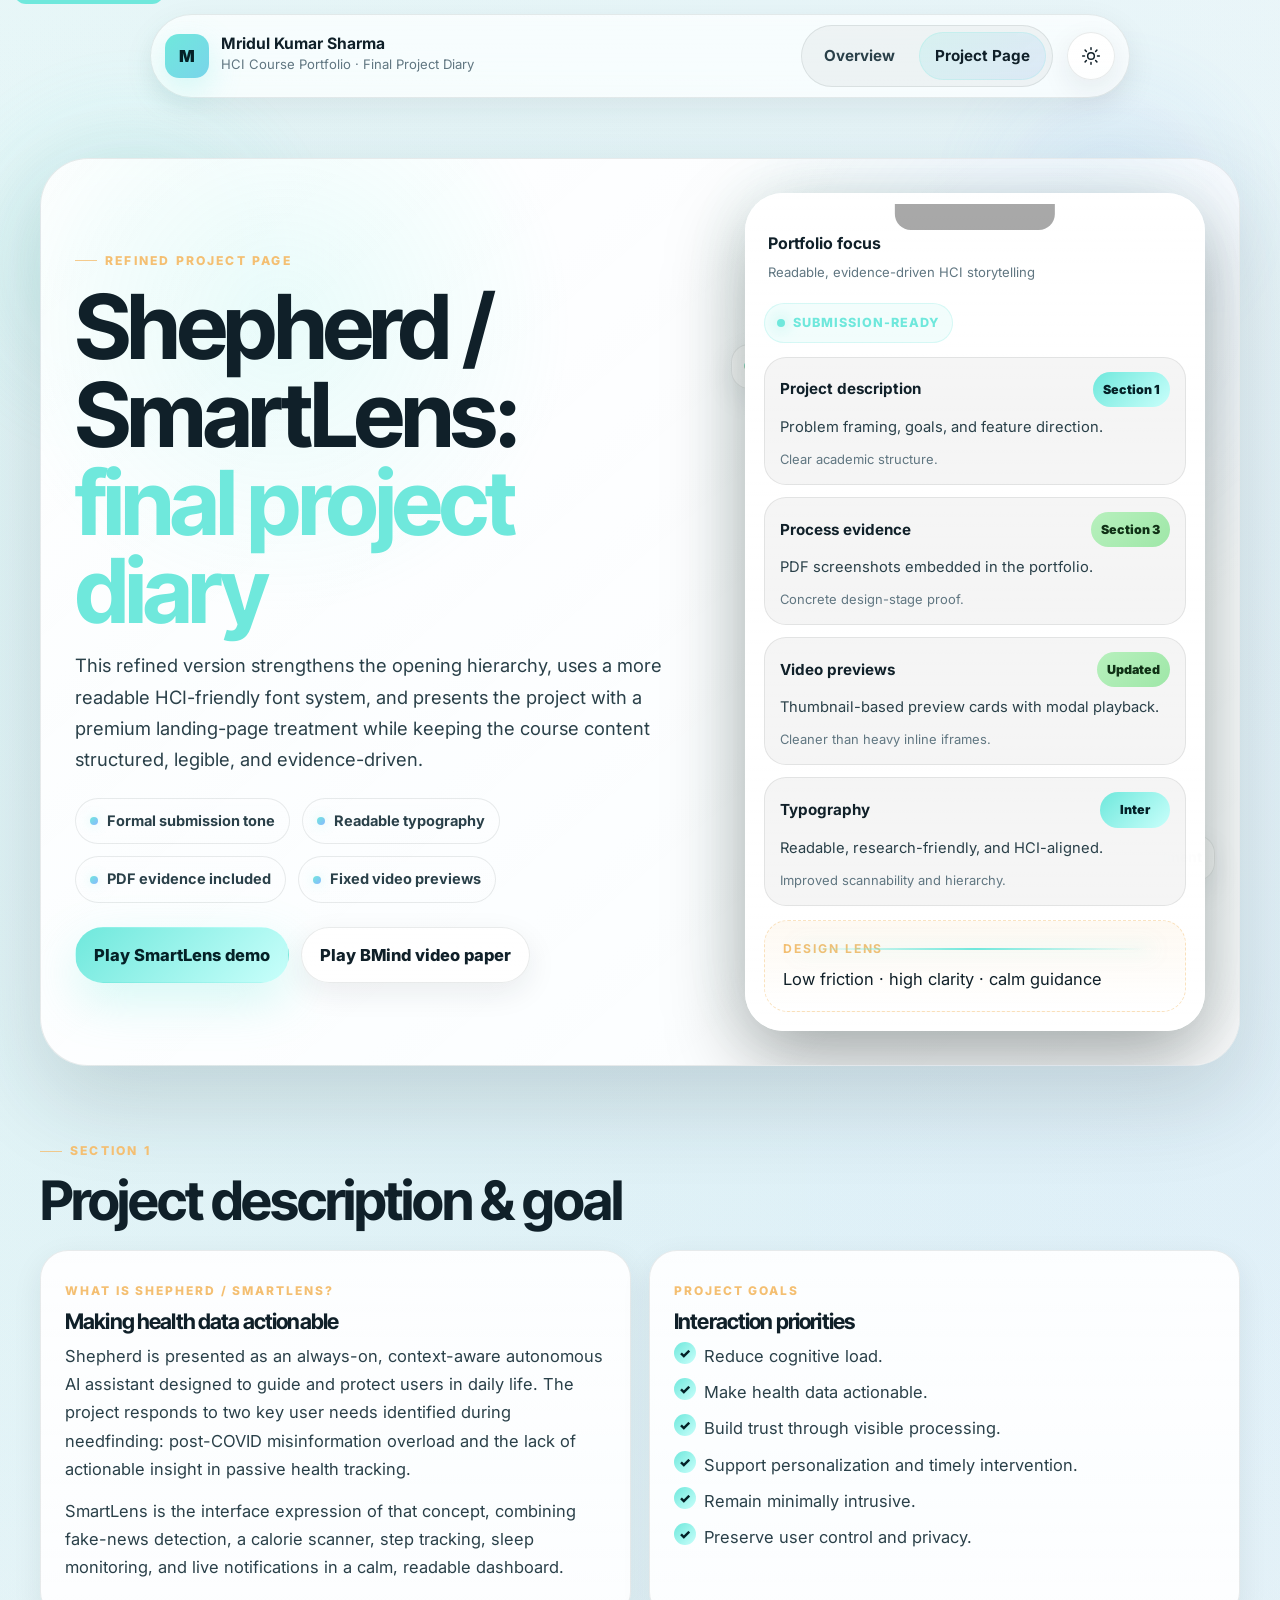
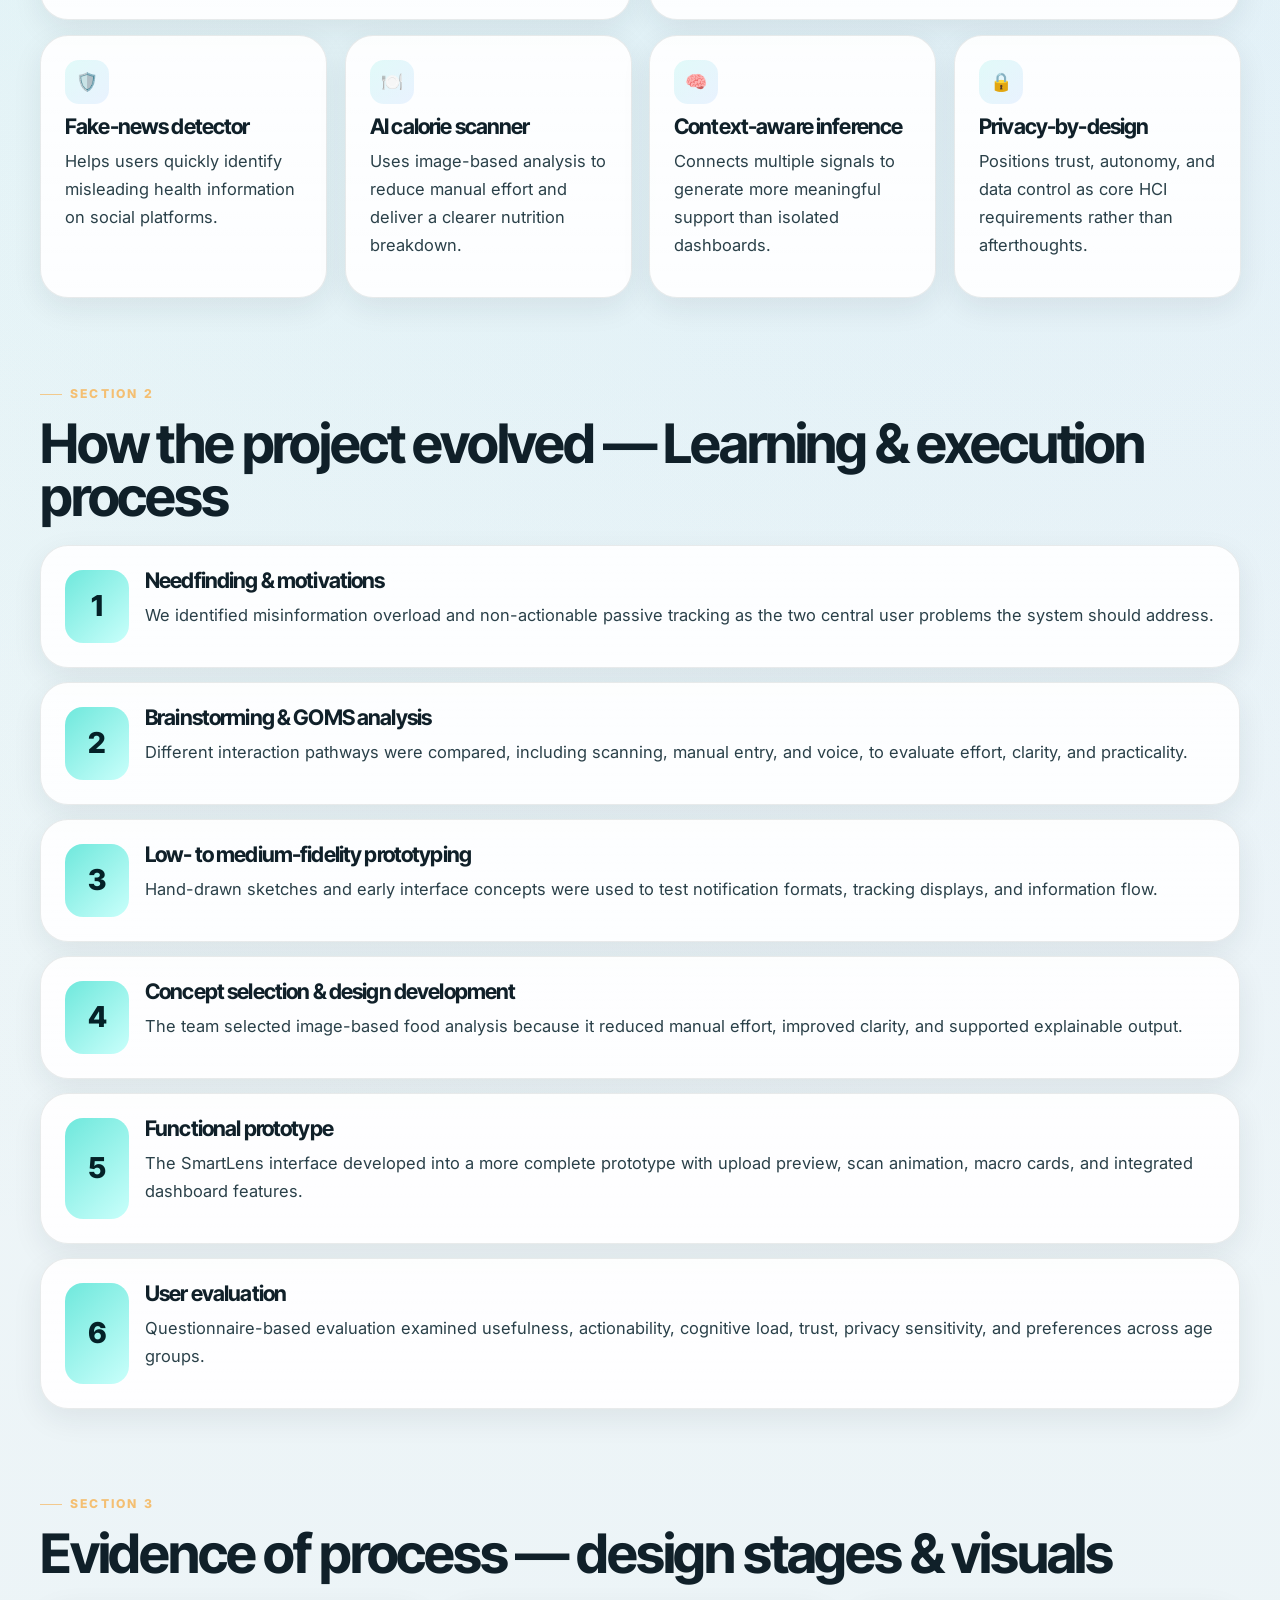
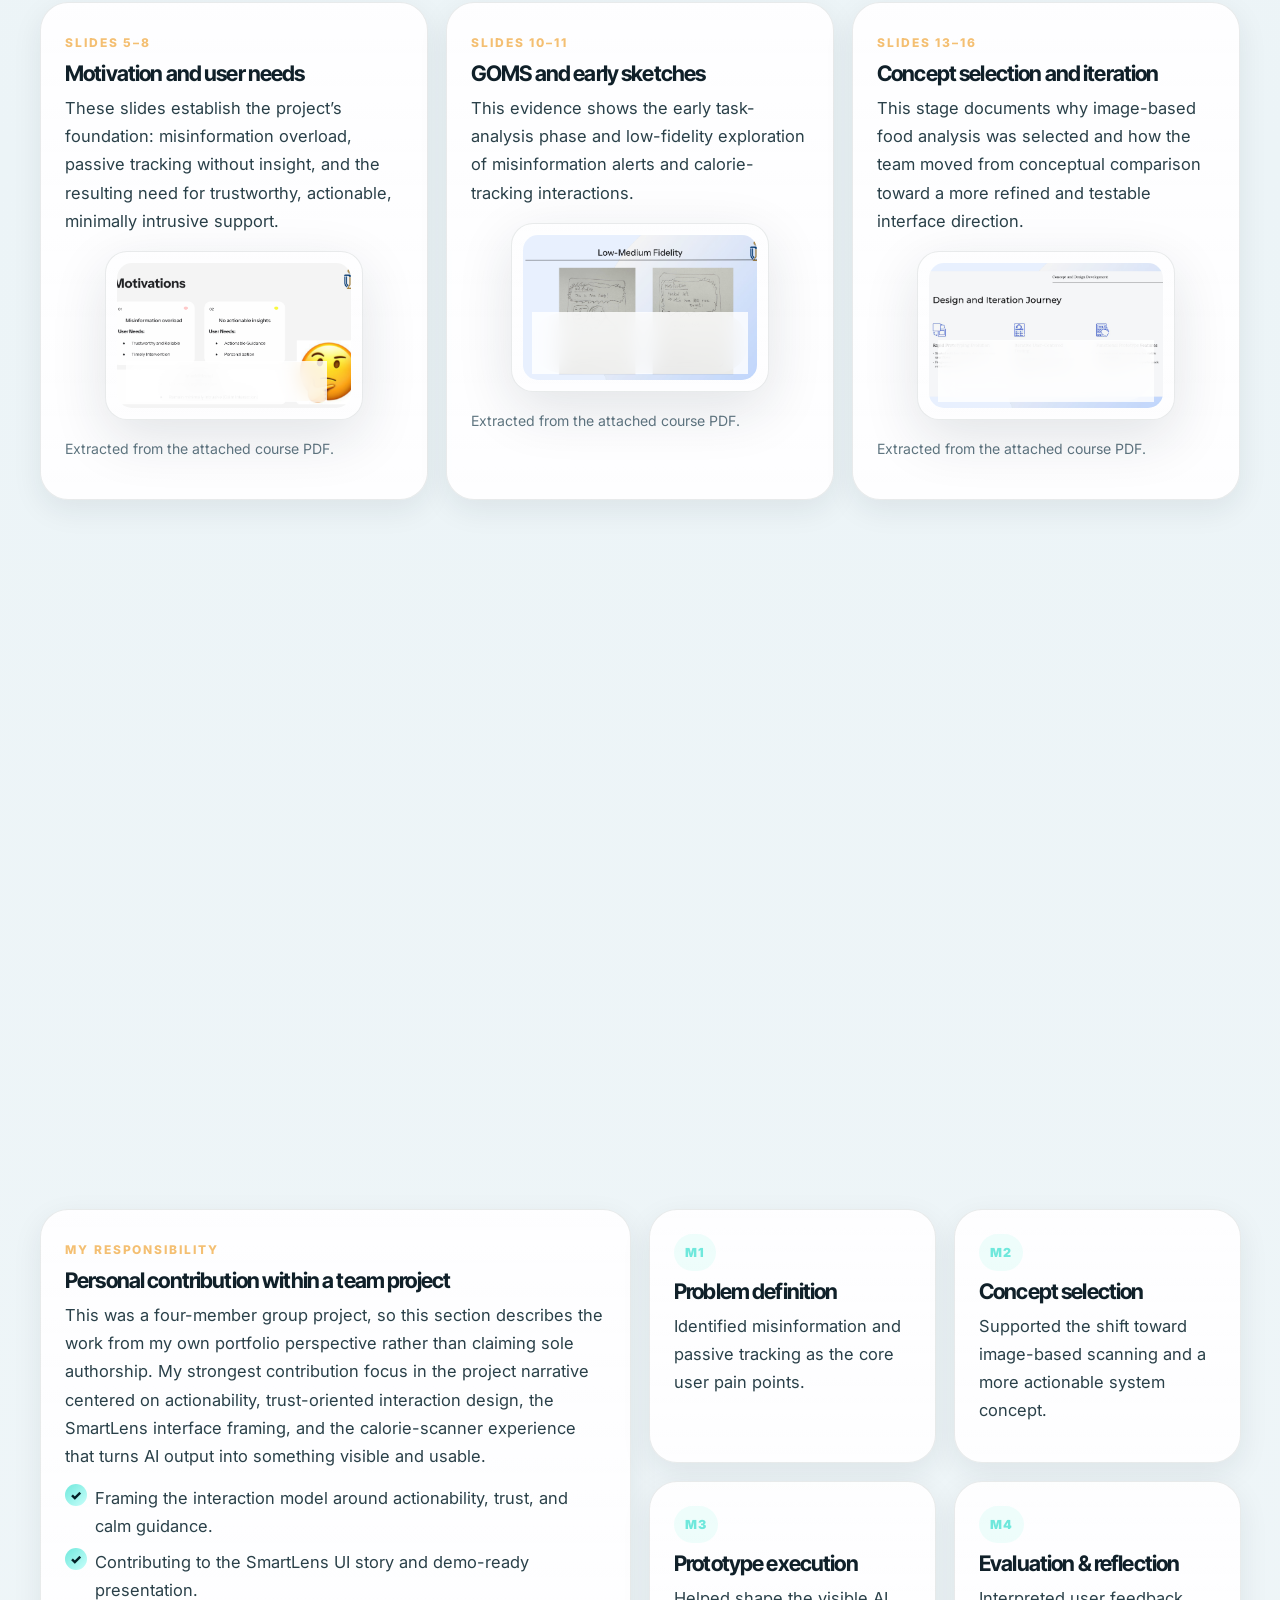
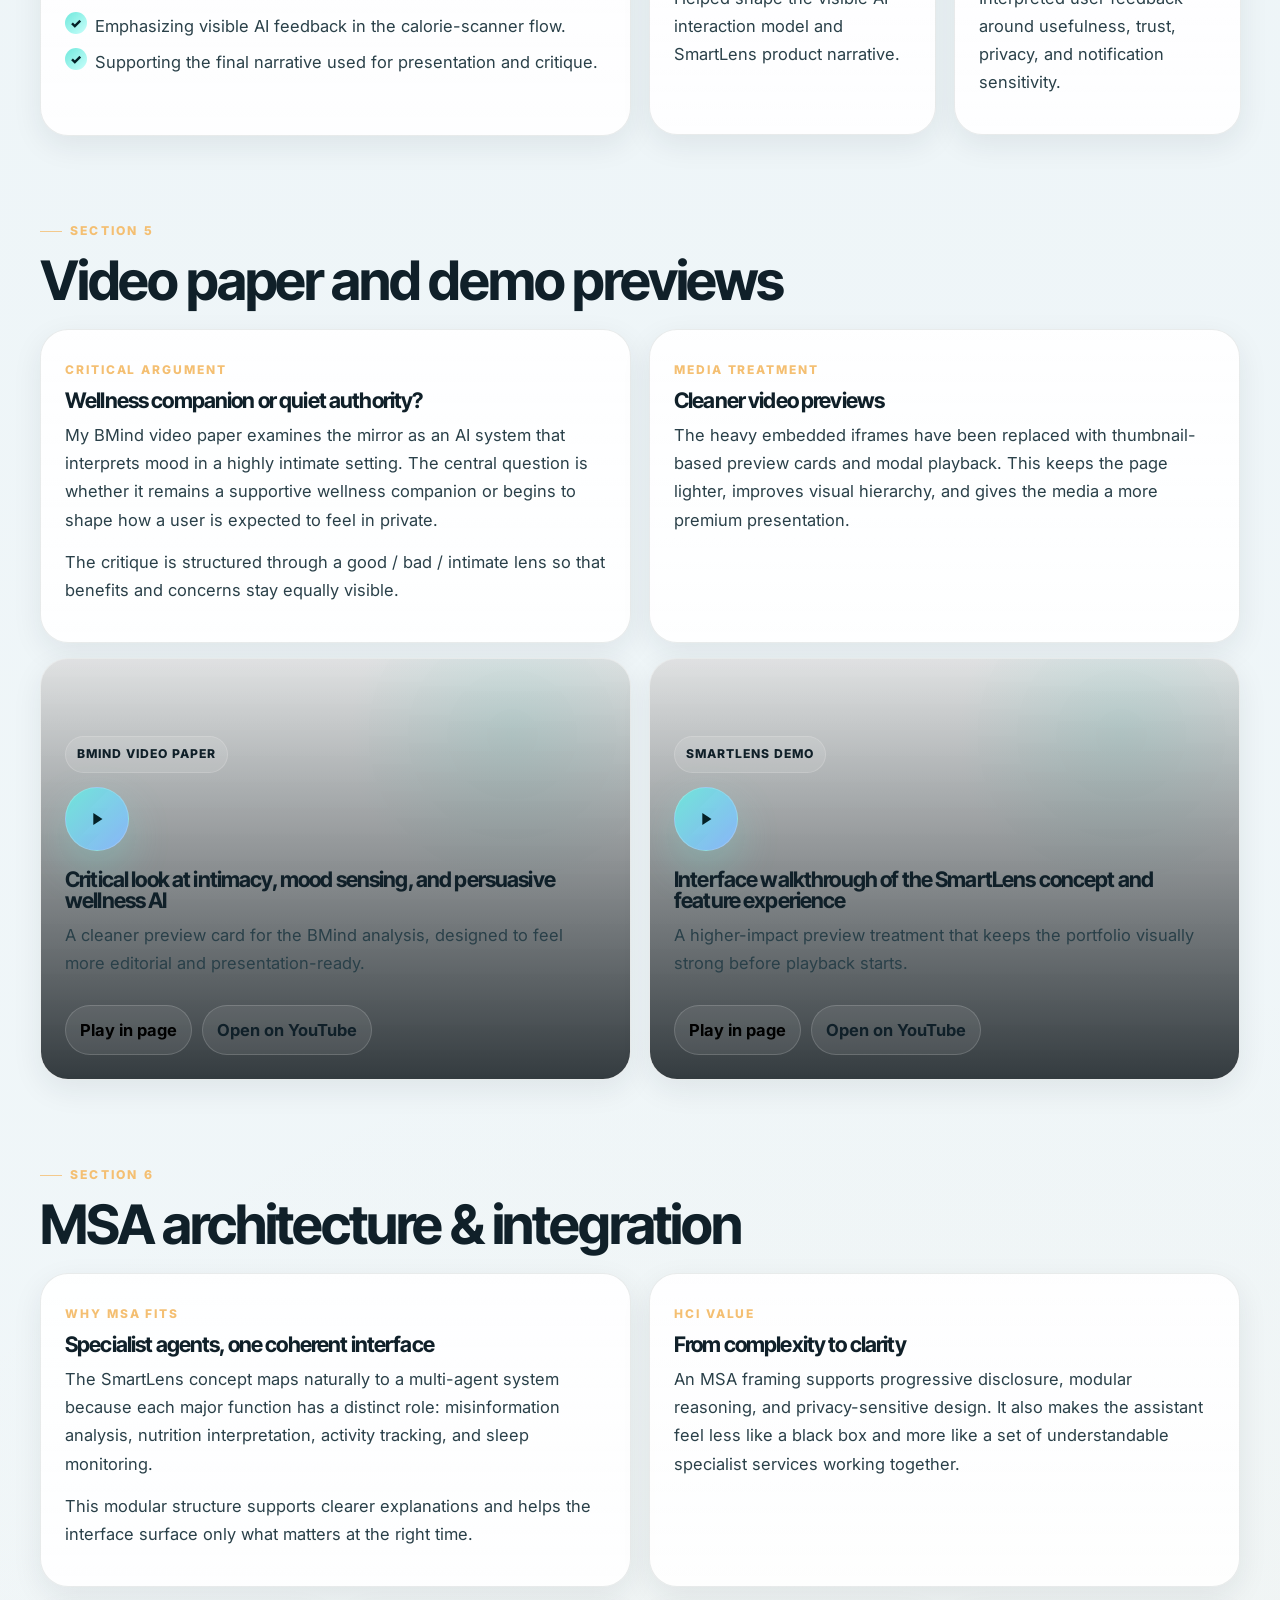
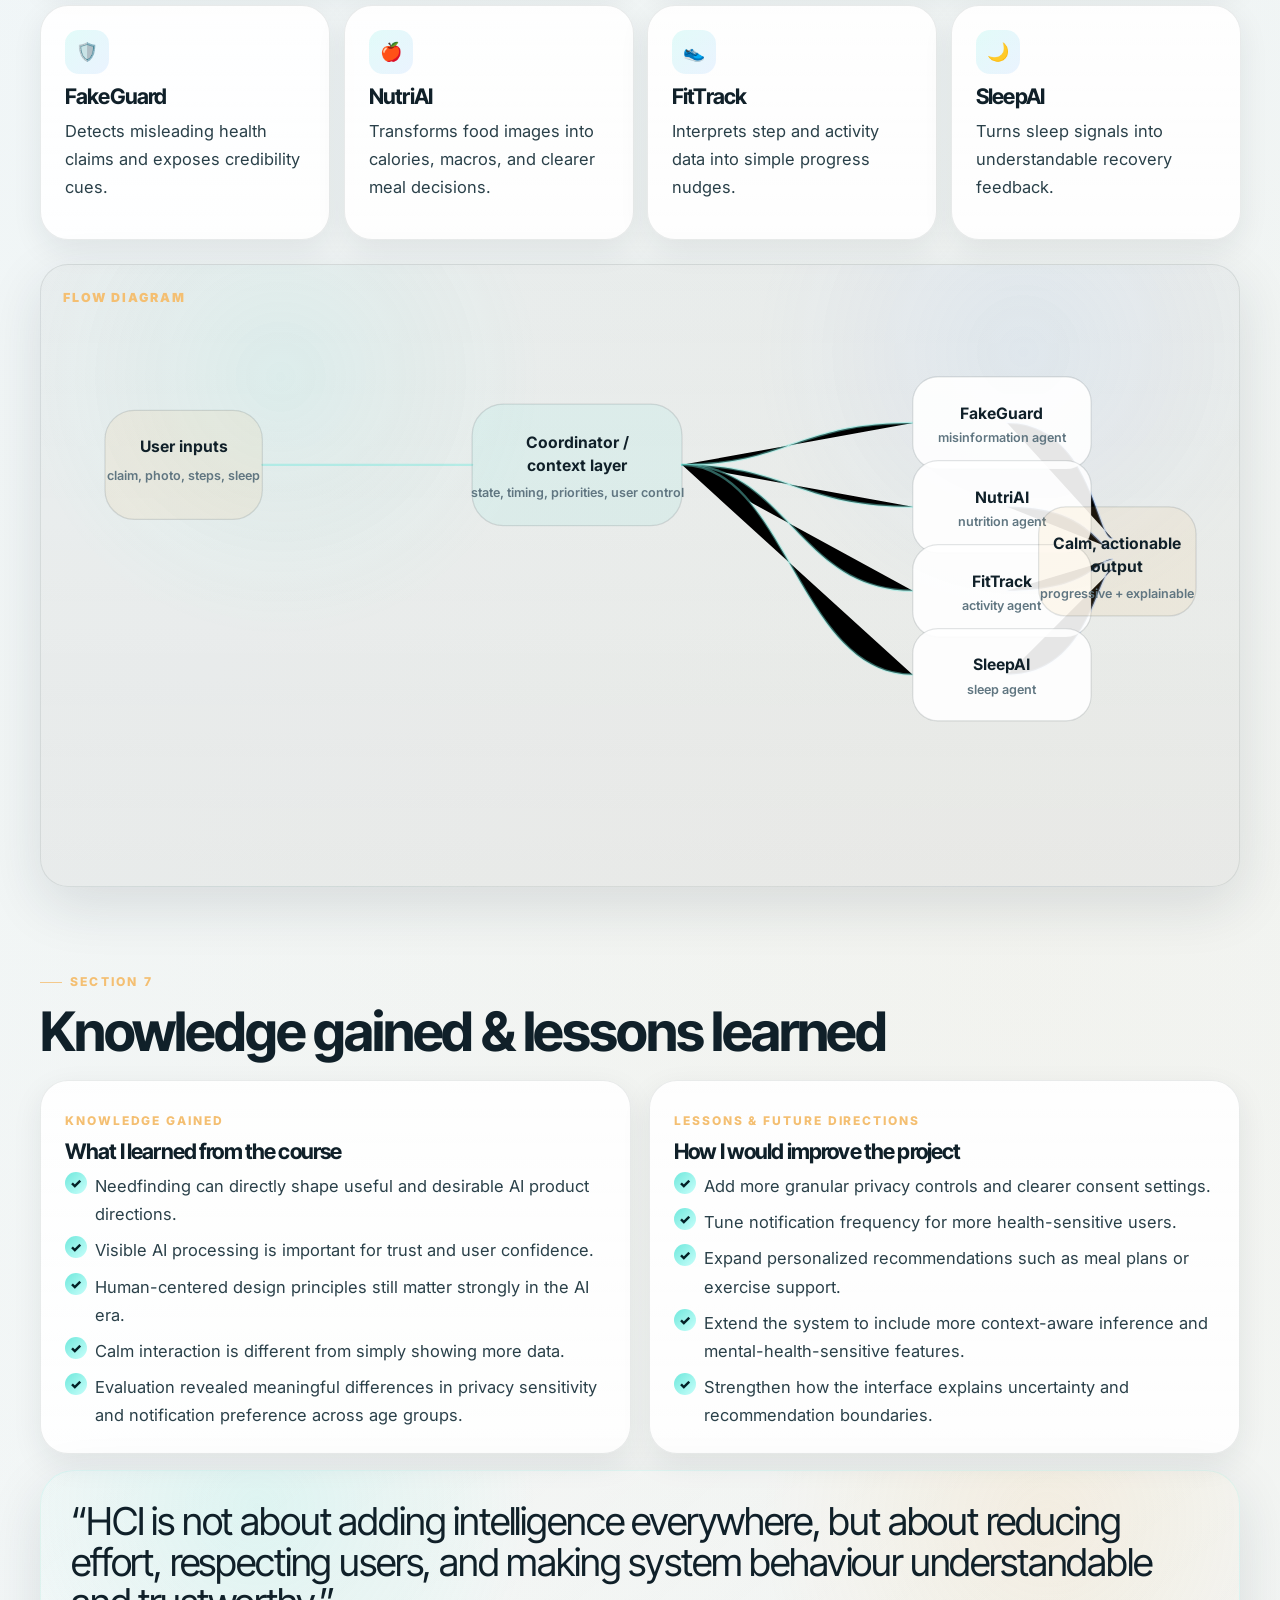
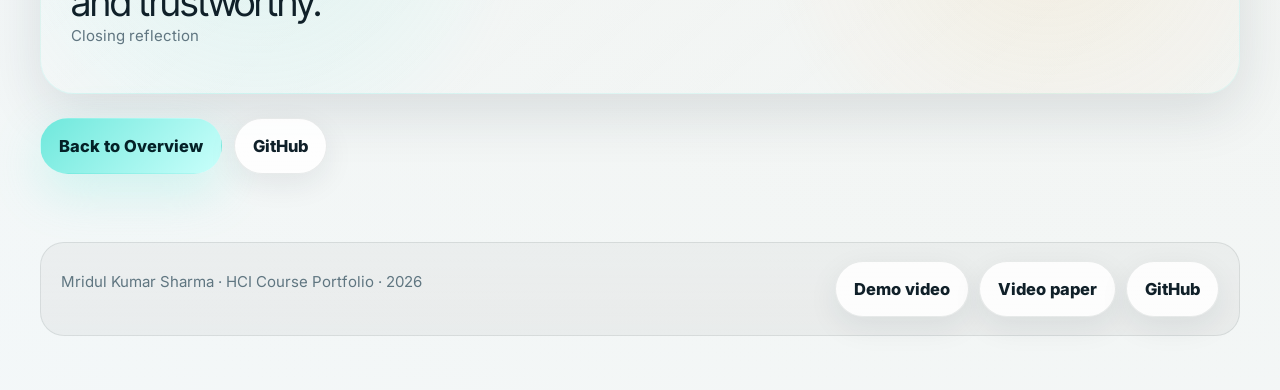
==== project.html @ 3e3b5d7e "added files" ====
<!DOCTYPE html>
<html lang="en" data-theme="dark">
<head>
  <meta charset="UTF-8" />
  <meta name="viewport" content="width=device-width, initial-scale=1.0" />
  <title>Shepherd / SmartLens — Final Project Diary</title>
  <meta name="description" content="Final HCI project diary for Shepherd / SmartLens, including refined visual hierarchy, extracted PDF evidence, upgraded video previews, MSA integration, and reflection." />
  <link rel="stylesheet" href="styles.css" />
</head>
<body>
  <a class="skip-link" href="#main">Skip to content</a>
  <header class="site-header">
    <div class="nav-shell">
      <nav class="navbar" aria-label="Primary">
        <a class="brand" href="index.html" aria-label="Go to overview page">
          <span class="brand-mark" aria-hidden="true">M</span>
          <span class="brand-text">
            <strong>Mridul Kumar Sharma</strong>
            <span>HCI Course Portfolio · Final Project Diary</span>
          </span>
        </a>
        <div class="nav-links">
          <a href="index.html">Overview</a>
          <a class="active" href="project.html" aria-current="page">Project Page</a>
        </div>
        <button class="theme-toggle" type="button" aria-label="Toggle theme" title="Toggle light and dark mode">
          <svg viewBox="0 0 24 24" aria-hidden="true"><path d="M20 15.5A8.5 8.5 0 0 1 8.5 4a9 9 0 1 0 11.5 11.5Z"></path></svg>
        </button>
      </nav>
    </div>
  </header>

  <main id="main">
    <section class="hero">
      <div class="hero-ambient" aria-hidden="true">
        <div class="orb one"></div>
        <div class="orb two"></div>
        <div class="orb three"></div>
      </div>
      <div class="container">
        <div class="award-panel reveal">
          <div class="hero-grid">
            <div class="hero-copy">
              <div class="eyebrow">Refined Project Page</div>
              <h1>Shepherd / SmartLens: <span class="accent">final project diary</span></h1>
              <div class="spacer-16"></div>
              <p class="lead">This refined version strengthens the opening hierarchy, uses a more readable HCI-friendly font system, and presents the project with a premium landing-page treatment while keeping the course content structured, legible, and evidence-driven.</p>
              <div class="hero-meta" aria-label="Highlights">
                <span class="meta-pill">Formal submission tone</span>
                <span class="meta-pill">Readable typography</span>
                <span class="meta-pill">PDF evidence included</span>
                <span class="meta-pill">Fixed video previews</span>
              </div>
              <div class="btn-row">
                <button class="btn btn-primary" type="button" data-video-open="GWiHdHpN7lo" data-video-title="SmartLens demo">Play SmartLens demo</button>
                <button class="btn btn-secondary" type="button" data-video-open="E6nw4WtdHk4" data-video-title="BMind video paper">Play BMind video paper</button>
              </div>
            </div>
            <div class="hero-side" aria-hidden="true">
              <div class="hero-card-stack">
                <div class="spot-card"></div>
                <div class="float-chip c1">Stronger opening hierarchy</div>
                <div class="float-chip c2">Improved media treatment</div>
                <div class="device-frame">
                  <div class="device-header">
                    <div class="device-title"><strong>Portfolio focus</strong><span>Readable, evidence-driven HCI storytelling</span></div>
                    <div class="signal"><span></span><span></span><span></span></div>
                  </div>
                  <div class="live-ribbon">Submission-ready</div>
                  <div class="device-stack">
                    <article class="notify"><div class="notify-top"><strong>Project description</strong><span class="pill pill-teal">Section 1</span></div><p>Problem framing, goals, and feature direction.</p><div class="notify-meta">Clear academic structure.</div></article>
                    <article class="notify"><div class="notify-top"><strong>Process evidence</strong><span class="pill pill-good">Section 3</span></div><p>PDF screenshots embedded in the portfolio.</p><div class="notify-meta">Concrete design-stage proof.</div></article>
                    <article class="notify"><div class="notify-top"><strong>Video previews</strong><span class="pill pill-good">Updated</span></div><p>Thumbnail-based preview cards with modal playback.</p><div class="notify-meta">Cleaner than heavy inline iframes.</div></article>
                    <article class="notify"><div class="notify-top"><strong>Typography</strong><span class="pill pill-teal">Inter</span></div><p>Readable, research-friendly, and HCI-aligned.</p><div class="notify-meta">Improved scannability and hierarchy.</div></article>
                  </div>
                  <div class="scanner-panel"><div class="scan-line"></div><strong>Design Lens</strong><span>Low friction · high clarity · calm guidance</span></div>
                </div>
              </div>
            </div>
          </div>
        </div>
      </div>
    </section>

    <section id="project">
      <div class="container">
        <div class="section-head reveal"><div class="eyebrow">Section 1</div><h2 class="section-title">Project description &amp; goal</h2></div>
        <div class="g2">
          <article class="card reveal"><span class="card-kicker">What is Shepherd / SmartLens?</span><h3>Making health data actionable</h3><p>Shepherd is presented as an always-on, context-aware autonomous AI assistant designed to guide and protect users in daily life. The project responds to two key user needs identified during needfinding: post-COVID misinformation overload and the lack of actionable insight in passive health tracking.</p><p>SmartLens is the interface expression of that concept, combining fake-news detection, a calorie scanner, step tracking, sleep monitoring, and live notifications in a calm, readable dashboard.</p></article>
          <article class="card reveal"><span class="card-kicker">Project goals</span><h3>Interaction priorities</h3><ul class="checklist"><li>Reduce cognitive load.</li><li>Make health data actionable.</li><li>Build trust through visible processing.</li><li>Support personalization and timely intervention.</li><li>Remain minimally intrusive.</li><li>Preserve user control and privacy.</li></ul></article>
        </div>
        <div class="spacer-16"></div>
        <div class="g4">
          <article class="feature-card reveal"><div class="feature-icon" aria-hidden="true">🛡️</div><h3>Fake-news detector</h3><p>Helps users quickly identify misleading health information on social platforms.</p></article>
          <article class="feature-card reveal"><div class="feature-icon" aria-hidden="true">🍽️</div><h3>AI calorie scanner</h3><p>Uses image-based analysis to reduce manual effort and deliver a clearer nutrition breakdown.</p></article>
          <article class="feature-card reveal"><div class="feature-icon" aria-hidden="true">🧠</div><h3>Context-aware inference</h3><p>Connects multiple signals to generate more meaningful support than isolated dashboards.</p></article>
          <article class="feature-card reveal"><div class="feature-icon" aria-hidden="true">🔒</div><h3>Privacy-by-design</h3><p>Positions trust, autonomy, and data control as core HCI requirements rather than afterthoughts.</p></article>
        </div>
      </div>
    </section>

    <section id="diary">
      <div class="container">
        <div class="section-head reveal"><div class="eyebrow">Section 2</div><h2 class="section-title">How the project evolved — Learning &amp; execution process</h2></div>
        <div class="timeline">
          <article class="timeline-item reveal"><div class="timeline-num">1</div><div><h3>Needfinding &amp; motivations</h3><p>We identified misinformation overload and non-actionable passive tracking as the two central user problems the system should address.</p></div></article>
          <article class="timeline-item reveal"><div class="timeline-num">2</div><div><h3>Brainstorming &amp; GOMS analysis</h3><p>Different interaction pathways were compared, including scanning, manual entry, and voice, to evaluate effort, clarity, and practicality.</p></div></article>
          <article class="timeline-item reveal"><div class="timeline-num">3</div><div><h3>Low- to medium-fidelity prototyping</h3><p>Hand-drawn sketches and early interface concepts were used to test notification formats, tracking displays, and information flow.</p></div></article>
          <article class="timeline-item reveal"><div class="timeline-num">4</div><div><h3>Concept selection &amp; design development</h3><p>The team selected image-based food analysis because it reduced manual effort, improved clarity, and supported explainable output.</p></div></article>
          <article class="timeline-item reveal"><div class="timeline-num">5</div><div><h3>Functional prototype</h3><p>The SmartLens interface developed into a more complete prototype with upload preview, scan animation, macro cards, and integrated dashboard features.</p></div></article>
          <article class="timeline-item reveal"><div class="timeline-num">6</div><div><h3>User evaluation</h3><p>Questionnaire-based evaluation examined usefulness, actionability, cognitive load, trust, privacy sensitivity, and preferences across age groups.</p></div></article>
        </div>
      </div>
    </section>

    <section id="evidence">
      <div class="container">
        <div class="section-head reveal"><div class="eyebrow">Section 3</div><h2 class="section-title">Evidence of process — design stages &amp; visuals</h2></div>
        <div class="g3">
          <article class="card reveal"><span class="card-kicker">Slides 5–8</span><h3>Motivation and user needs</h3><p>These slides establish the project’s foundation: misinformation overload, passive tracking without insight, and the resulting need for trustworthy, actionable, minimally intrusive support.</p><figure class="evidence-shot"><img src="evidence-01-motivation.png" alt="Motivation and user-needs slide extracted from the Shepherd project PDF."><figcaption>Motivation and user needs</figcaption></figure><p class="evidence-note">Extracted from the attached course PDF.</p></article>
          <article class="card reveal"><span class="card-kicker">Slides 10–11</span><h3>GOMS and early sketches</h3><p>This evidence shows the early task-analysis phase and low-fidelity exploration of misinformation alerts and calorie-tracking interactions.</p><figure class="evidence-shot"><img src="evidence-02-sketches.png" alt="GOMS and early hand-drawn sketch slides extracted from the Shepherd project PDF."><figcaption>GOMS + low-fidelity sketches</figcaption></figure><p class="evidence-note">Extracted from the attached course PDF.</p></article>
          <article class="card reveal"><span class="card-kicker">Slides 13–16</span><h3>Concept selection and iteration</h3><p>This stage documents why image-based food analysis was selected and how the team moved from conceptual comparison toward a more refined and testable interface direction.</p><figure class="evidence-shot"><img src="evidence-03-iteration.png" alt="Design iteration and concept-development slide extracted from the Shepherd project PDF."><figcaption>Concept selection + iteration</figcaption></figure><p class="evidence-note">Extracted from the attached course PDF.</p></article>
          <article class="card reveal"><span class="card-kicker">Slides 17–19</span><h3>Calorie scanner interaction</h3><p>This screenshot captures the visible AI-processing approach: upload preview, scanning feedback, macro cards, and progressive disclosure to make the system legible.</p><figure class="evidence-shot"><img src="evidence-04-scanner.png" alt="Calorie scanner interface slide extracted from the Shepherd project PDF."><figcaption>Scanner flow + visible AI feedback</figcaption></figure><p class="evidence-note">Extracted from the attached course PDF.</p></article>
          <article class="card reveal"><span class="card-kicker">Slide 20</span><h3>Integrated SmartLens dashboard</h3><p>This is the strongest full-system visual in the deck, showing FakeGuard, NutriAI, FitTrack, SleepAI, live notifications, and the calorie scanner in one interface.</p><figure class="evidence-shot"><img src="evidence-05-dashboard.png" alt="Integrated SmartLens dashboard slide extracted from the Shepherd project PDF."><figcaption>Integrated SmartLens dashboard</figcaption></figure><p class="evidence-note">Extracted from the attached course PDF.</p></article>
          <article class="card reveal"><span class="card-kicker">Slides 34–38</span><h3>Evaluation and findings</h3><p>This stage demonstrates questionnaire design, feedback summaries, and what users found useful, actionable, and trustworthy across different ages.</p><figure class="evidence-shot"><img src="evidence-06-evaluation.png" alt="Evaluation summary slide extracted from the Shepherd project PDF."><figcaption>Evaluation summary and findings</figcaption></figure><p class="evidence-note">Extracted from the attached course PDF.</p></article>
        </div>
      </div>
    </section>

    <section id="responsibility">
      <div class="container">
        <div class="section-head reveal"><div class="eyebrow">Section 4</div><h2 class="section-title">My responsibility and milestone achievements</h2></div>
        <div class="g2">
          <article class="card reveal"><span class="card-kicker">My responsibility</span><h3>Personal contribution within a team project</h3><p>This was a four-member group project, so this section describes the work from my own portfolio perspective rather than claiming sole authorship. My strongest contribution focus in the project narrative centered on actionability, trust-oriented interaction design, the SmartLens interface framing, and the calorie-scanner experience that turns AI output into something visible and usable.</p><ul class="checklist"><li>Framing the interaction model around actionability, trust, and calm guidance.</li><li>Contributing to the SmartLens UI story and demo-ready presentation.</li><li>Emphasizing visible AI feedback in the calorie-scanner flow.</li><li>Supporting the final narrative used for presentation and critique.</li></ul></article>
          <div class="g2">
            <article class="card reveal"><span class="milestone-tag">M1</span><h3>Problem definition</h3><p>Identified misinformation and passive tracking as the core user pain points.</p></article>
            <article class="card reveal"><span class="milestone-tag">M2</span><h3>Concept selection</h3><p>Supported the shift toward image-based scanning and a more actionable system concept.</p></article>
            <article class="card reveal"><span class="milestone-tag">M3</span><h3>Prototype execution</h3><p>Helped shape the visible AI interaction model and SmartLens product narrative.</p></article>
            <article class="card reveal"><span class="milestone-tag">M4</span><h3>Evaluation &amp; reflection</h3><p>Interpreted user feedback around usefulness, trust, privacy, and notification sensitivity.</p></article>
          </div>
        </div>
      </div>
    </section>

    <section id="video-paper">
      <div class="container">
        <div class="section-head reveal"><div class="eyebrow">Section 5</div><h2 class="section-title">Video paper and demo previews</h2></div>
        <div class="g2">
          <article class="card reveal"><span class="card-kicker">Critical argument</span><h3>Wellness companion or quiet authority?</h3><p>My BMind video paper examines the mirror as an AI system that interprets mood in a highly intimate setting. The central question is whether it remains a supportive wellness companion or begins to shape how a user is expected to feel in private.</p><p>The critique is structured through a good / bad / intimate lens so that benefits and concerns stay equally visible.</p></article>
          <article class="card reveal"><span class="card-kicker">Media treatment</span><h3>Cleaner video previews</h3><p>The heavy embedded iframes have been replaced with thumbnail-based preview cards and modal playback. This keeps the page lighter, improves visual hierarchy, and gives the media a more premium presentation.</p></article>
        </div>
        <div class="spacer-16"></div>
        <div class="video-grid">
          <article class="card video-preview reveal">
            <div class="video-cover" style="background-image:url('https://img.youtube.com/vi/E6nw4WtdHk4/maxresdefault.jpg'), url('https://img.youtube.com/vi/E6nw4WtdHk4/hqdefault.jpg');">
              <div class="video-topline">BMind video paper</div>
              <button class="play-btn" type="button" data-video-open="E6nw4WtdHk4" data-video-title="BMind video paper" aria-label="Play BMind video paper">
                <svg viewBox="0 0 24 24" aria-hidden="true"><path d="M8 5.5v13l10-6.5z"></path></svg>
              </button>
              <h3>Critical look at intimacy, mood sensing, and persuasive wellness AI</h3>
              <p>A cleaner preview card for the BMind analysis, designed to feel more editorial and presentation-ready.</p>
              <div class="video-actions">
                <button class="video-action" type="button" data-video-open="E6nw4WtdHk4" data-video-title="BMind video paper">Play in page</button>
                <a class="video-action" href="https://youtu.be/E6nw4WtdHk4" target="_blank" rel="noopener">Open on YouTube</a>
              </div>
            </div>
          </article>
          <article class="card video-preview reveal">
            <div class="video-cover" style="background-image:url('https://img.youtube.com/vi/GWiHdHpN7lo/maxresdefault.jpg'), url('https://img.youtube.com/vi/GWiHdHpN7lo/hqdefault.jpg');">
              <div class="video-topline">SmartLens demo</div>
              <button class="play-btn" type="button" data-video-open="GWiHdHpN7lo" data-video-title="SmartLens demo" aria-label="Play SmartLens demo">
                <svg viewBox="0 0 24 24" aria-hidden="true"><path d="M8 5.5v13l10-6.5z"></path></svg>
              </button>
              <h3>Interface walkthrough of the SmartLens concept and feature experience</h3>
              <p>A higher-impact preview treatment that keeps the portfolio visually strong before playback starts.</p>
              <div class="video-actions">
                <button class="video-action" type="button" data-video-open="GWiHdHpN7lo" data-video-title="SmartLens demo">Play in page</button>
                <a class="video-action" href="https://youtu.be/GWiHdHpN7lo" target="_blank" rel="noopener">Open on YouTube</a>
              </div>
            </div>
          </article>
        </div>
      </div>
    </section>

    <section id="msa">
      <div class="container">
        <div class="section-head reveal"><div class="eyebrow">Section 6</div><h2 class="section-title">MSA architecture &amp; integration</h2></div>
        <div class="g2">
          <article class="card reveal"><span class="card-kicker">Why MSA fits</span><h3>Specialist agents, one coherent interface</h3><p>The SmartLens concept maps naturally to a multi-agent system because each major function has a distinct role: misinformation analysis, nutrition interpretation, activity tracking, and sleep monitoring.</p><p>This modular structure supports clearer explanations and helps the interface surface only what matters at the right time.</p></article>
          <article class="card reveal"><span class="card-kicker">HCI value</span><h3>From complexity to clarity</h3><p>An MSA framing supports progressive disclosure, modular reasoning, and privacy-sensitive design. It also makes the assistant feel less like a black box and more like a set of understandable specialist services working together.</p></article>
        </div>
        <div class="agent-row">
          <article class="agent-chip reveal"><div class="agent-icon" aria-hidden="true">🛡️</div><h3>FakeGuard</h3><p>Detects misleading health claims and exposes credibility cues.</p></article>
          <article class="agent-chip reveal"><div class="agent-icon" aria-hidden="true">🍎</div><h3>NutriAI</h3><p>Transforms food images into calories, macros, and clearer meal decisions.</p></article>
          <article class="agent-chip reveal"><div class="agent-icon" aria-hidden="true">👟</div><h3>FitTrack</h3><p>Interprets step and activity data into simple progress nudges.</p></article>
          <article class="agent-chip reveal"><div class="agent-icon" aria-hidden="true">🌙</div><h3>SleepAI</h3><p>Turns sleep signals into understandable recovery feedback.</p></article>
        </div>
        <div class="spacer-24"></div>
        <div class="flow-panel reveal">
          <div class="flow-label">Flow diagram</div>
          <svg class="msa-svg" viewBox="0 0 1100 520" role="img" aria-label="Multi-agent architecture diagram">
            <path class="msa-line" d="M190 140 C 290 140, 300 140, 390 140" />
            <path class="msa-line" d="M590 140 C 690 140, 700 100, 810 100" />
            <path class="msa-line" d="M590 140 C 690 140, 700 180, 810 180" />
            <path class="msa-line" d="M590 140 C 690 140, 700 260, 810 260" />
            <path class="msa-line" d="M590 140 C 690 140, 700 340, 810 340" />
            <path class="msa-line soft" d="M900 100 C 980 100, 985 210, 1000 210" />
            <path class="msa-line soft" d="M900 180 C 980 180, 985 220, 1000 220" />
            <path class="msa-line soft" d="M900 260 C 980 260, 985 230, 1000 230" />
            <path class="msa-line soft" d="M900 340 C 980 340, 985 240, 1000 240" />
            <rect class="msa-node amber" x="40" y="88" rx="28" ry="28" width="150" height="104"></rect>
            <text class="msa-text" x="115" y="128" text-anchor="middle">User inputs</text><text class="msa-sub" x="115" y="154" text-anchor="middle">claim, photo, steps, sleep</text>
            <rect class="msa-node teal" x="390" y="82" rx="30" ry="30" width="200" height="116"></rect>
            <text class="msa-text" x="490" y="124" text-anchor="middle">Coordinator /</text><text class="msa-text" x="490" y="146" text-anchor="middle">context layer</text><text class="msa-sub" x="490" y="171" text-anchor="middle">state, timing, priorities, user control</text>
            <rect class="msa-node" x="810" y="56" rx="24" ry="24" width="170" height="88"></rect><text class="msa-text" x="895" y="96" text-anchor="middle">FakeGuard</text><text class="msa-sub" x="895" y="118" text-anchor="middle">misinformation agent</text>
            <rect class="msa-node" x="810" y="136" rx="24" ry="24" width="170" height="88"></rect><text class="msa-text" x="895" y="176" text-anchor="middle">NutriAI</text><text class="msa-sub" x="895" y="198" text-anchor="middle">nutrition agent</text>
            <rect class="msa-node" x="810" y="216" rx="24" ry="24" width="170" height="88"></rect><text class="msa-text" x="895" y="256" text-anchor="middle">FitTrack</text><text class="msa-sub" x="895" y="278" text-anchor="middle">activity agent</text>
            <rect class="msa-node" x="810" y="296" rx="24" ry="24" width="170" height="88"></rect><text class="msa-text" x="895" y="336" text-anchor="middle">SleepAI</text><text class="msa-sub" x="895" y="358" text-anchor="middle">sleep agent</text>
            <rect class="msa-node amber" x="930" y="180" rx="26" ry="26" width="150" height="104"></rect><text class="msa-text" x="1005" y="220" text-anchor="middle">Calm, actionable</text><text class="msa-text" x="1005" y="242" text-anchor="middle">output</text><text class="msa-sub" x="1005" y="267" text-anchor="middle">progressive + explainable</text>
          </svg>
        </div>
      </div>
    </section>

    <section id="reflection">
      <div class="container">
        <div class="section-head reveal"><div class="eyebrow">Section 7</div><h2 class="section-title">Knowledge gained &amp; lessons learned</h2></div>
        <div class="g2">
          <article class="card reveal"><span class="card-kicker">Knowledge gained</span><h3>What I learned from the course</h3><ul class="checklist"><li>Needfinding can directly shape useful and desirable AI product directions.</li><li>Visible AI processing is important for trust and user confidence.</li><li>Human-centered design principles still matter strongly in the AI era.</li><li>Calm interaction is different from simply showing more data.</li><li>Evaluation revealed meaningful differences in privacy sensitivity and notification preference across age groups.</li></ul></article>
          <article class="card reveal"><span class="card-kicker">Lessons &amp; future directions</span><h3>How I would improve the project</h3><ul class="checklist"><li>Add more granular privacy controls and clearer consent settings.</li><li>Tune notification frequency for more health-sensitive users.</li><li>Expand personalized recommendations such as meal plans or exercise support.</li><li>Extend the system to include more context-aware inference and mental-health-sensitive features.</li><li>Strengthen how the interface explains uncertainty and recommendation boundaries.</li></ul></article>
        </div>
        <div class="spacer-16"></div>
        <article class="quote-card reveal"><blockquote>“HCI is not about adding intelligence everywhere, but about reducing effort, respecting users, and making system behaviour understandable and trustworthy.”</blockquote><p class="small">Closing reflection</p></article>
        <div class="spacer-24"></div>
        <div class="btn-row reveal"><a class="btn btn-primary" href="index.html">Back to Overview</a><a class="btn btn-ghost" href="https://github.com/mridulsharma031/smartlens" target="_blank" rel="noopener">GitHub</a></div>
      </div>
    </section>
  </main>

  <div class="video-modal" data-video-modal aria-hidden="true">
    <div class="modal-card">
      <div class="modal-head">
        <strong data-video-title>Video</strong>
        <button class="modal-close" type="button" data-video-close aria-label="Close video">✕</button>
      </div>
      <div class="modal-body"><iframe src="" title="Embedded video player" allow="accelerometer; autoplay; clipboard-write; encrypted-media; gyroscope; picture-in-picture; web-share" allowfullscreen></iframe></div>
    </div>
  </div>

  <footer>
    <div class="container">
      <div class="footer-card reveal">
        <p class="small">Mridul Kumar Sharma · HCI Course Portfolio · 2026</p>
        <div class="footer-actions">
          <a class="btn btn-ghost" href="https://youtu.be/GWiHdHpN7lo" target="_blank" rel="noopener">Demo video</a>
          <a class="btn btn-ghost" href="https://youtu.be/E6nw4WtdHk4" target="_blank" rel="noopener">Video paper</a>
          <a class="btn btn-ghost" href="https://github.com/mridulsharma031/smartlens" target="_blank" rel="noopener">GitHub</a>
        </div>
      </div>
    </div>
  </footer>
  
<script>
(function () {
  const root = document.documentElement;
  const toggle = document.querySelector('.theme-toggle');
  const saved = localStorage.getItem('theme');
  const preferredDark = window.matchMedia('(prefers-color-scheme: dark)').matches;
  const theme = saved || (preferredDark ? 'dark' : 'light');
  function applyTheme(mode) {
    root.setAttribute('data-theme', mode);
    localStorage.setItem('theme', mode);
    toggle.innerHTML = mode === 'dark'
      ? '<svg viewBox="0 0 24 24" aria-hidden="true"><path d="M20 15.5A8.5 8.5 0 0 1 8.5 4a9 9 0 1 0 11.5 11.5Z"></path></svg>'
      : '<svg viewBox="0 0 24 24" aria-hidden="true"><circle cx="12" cy="12" r="4"></circle><path d="M12 2v2.2M12 19.8V22M4.93 4.93l1.56 1.56M17.51 17.51l1.56 1.56M2 12h2.2M19.8 12H22M4.93 19.07l1.56-1.56M17.51 6.49l1.56-1.56"></path></svg>';
  }
  applyTheme(theme);
  toggle.addEventListener('click', function () {
    applyTheme(root.getAttribute('data-theme') === 'dark' ? 'light' : 'dark');
  });

  const reduceMotion = window.matchMedia('(prefers-reduced-motion: reduce)').matches;
  const revealEls = document.querySelectorAll('.reveal');
  if (reduceMotion) {
    revealEls.forEach(el => el.classList.add('is-visible'));
  } else {
    const observer = new IntersectionObserver((entries, obs) => {
      entries.forEach(entry => {
        if (entry.isIntersecting) {
          entry.target.classList.add('is-visible');
          obs.unobserve(entry.target);
        }
      });
    }, { threshold: 0.14, rootMargin: '0px 0px -30px 0px' });
    revealEls.forEach(el => observer.observe(el));
  }

  const modal = document.querySelector('[data-video-modal]');
  const frame = modal ? modal.querySelector('iframe') : null;
  const titleEl = modal ? modal.querySelector('[data-video-title]') : null;
  const openButtons = document.querySelectorAll('[data-video-open]');
  const closeButtons = document.querySelectorAll('[data-video-close]');

  function closeModal() {
    if (!modal || !frame) return;
    modal.classList.remove('active');
    modal.setAttribute('aria-hidden', 'true');
    frame.src = '';
    document.body.style.overflow = '';
  }

  function openModal(videoId, title) {
    if (!modal || !frame) return;
    frame.src = 'https://www.youtube.com/embed/' + videoId + '?autoplay=1&rel=0';
    if (titleEl) titleEl.textContent = title;
    modal.classList.add('active');
    modal.setAttribute('aria-hidden', 'false');
    document.body.style.overflow = 'hidden';
  }

  openButtons.forEach(btn => {
    btn.addEventListener('click', function () {
      openModal(btn.dataset.videoOpen, btn.dataset.videoTitle || 'Video');
    });
  });
  closeButtons.forEach(btn => btn.addEventListener('click', closeModal));
  if (modal) {
    modal.addEventListener('click', function (e) {
      if (e.target === modal) closeModal();
    });
  }
  document.addEventListener('keydown', function (e) {
    if (e.key === 'Escape') closeModal();
  });
})();
</script>

</body>
</html>
---- styles.css ----
@import url('https://fonts.googleapis.com/css2?family=Inter:wght@400;500;600;700;800;900&family=Inter+Tight:wght@600;700;800;900&display=swap');

:root {
  color-scheme: dark;
  --font-body: "Inter", system-ui, -apple-system, BlinkMacSystemFont, "Segoe UI", sans-serif;
  --font-display: "Inter Tight", "Inter", system-ui, sans-serif;
  --bg: #071015;
  --bg-2: #0b171d;
  --bg-3: #122129;
  --panel: rgba(13, 24, 30, 0.74);
  --panel-2: rgba(16, 28, 35, 0.92);
  --panel-3: rgba(255,255,255,0.05);
  --panel-4: rgba(255,255,255,0.08);
  --text: #eff7fa;
  --text-soft: #d6e3e8;
  --muted: #97adb8;
  --line: rgba(255,255,255,0.10);
  --line-strong: rgba(255,255,255,0.17);
  --teal: #6fe8dc;
  --teal-2: #1ec6b7;
  --blue: #88b7ff;
  --amber: #f4bf72;
  --danger: #ff9ea4;
  --success: #9fe7a8;
  --shadow-sm: 0 12px 34px rgba(0, 0, 0, 0.18);
  --shadow-md: 0 24px 64px rgba(0, 0, 0, 0.28);
  --shadow-lg: 0 42px 110px rgba(0, 0, 0, 0.38);
  --radius-xs: 14px;
  --radius-sm: 20px;
  --radius-md: 28px;
  --radius-lg: 38px;
  --radius-xl: 48px;
  --radius-pill: 999px;
  --container: 1200px;
  --nav-h: 74px;
  --transition: 220ms cubic-bezier(.2,.8,.2,1);
}

html[data-theme="light"] {
  color-scheme: light;
  --bg: #f3f8fa;
  --bg-2: #ecf4f7;
  --bg-3: #dfecef;
  --panel: rgba(255,255,255,0.74);
  --panel-2: rgba(255,255,255,0.94);
  --panel-3: rgba(7, 16, 21, 0.04);
  --panel-4: rgba(7, 16, 21, 0.06);
  --text: #102029;
  --text-soft: #2a4049;
  --muted: #607681;
  --line: rgba(16,32,41,0.09);
  --line-strong: rgba(16,32,41,0.16);
  --shadow-sm: 0 10px 30px rgba(24, 44, 54, 0.08);
  --shadow-md: 0 18px 56px rgba(24, 44, 54, 0.12);
  --shadow-lg: 0 34px 90px rgba(24, 44, 54, 0.16);
}

* { box-sizing: border-box; }
html { scroll-behavior: smooth; }
body {
  margin: 0;
  font-family: var(--font-body);
  font-size: 16.5px;
  line-height: 1.7;
  color: var(--text);
  background:
    radial-gradient(circle at 10% 8%, rgba(111,232,220,0.12), transparent 28%),
    radial-gradient(circle at 88% 14%, rgba(136,183,255,0.10), transparent 24%),
    radial-gradient(circle at 80% 88%, rgba(244,191,114,0.08), transparent 22%),
    linear-gradient(180deg, var(--bg), var(--bg-2) 40%, var(--bg) 100%);
  overflow-x: hidden;
}
body::before {
  content: "";
  position: fixed;
  inset: 0;
  pointer-events: none;
  background:
    linear-gradient(rgba(255,255,255,0.025) 1px, transparent 1px),
    linear-gradient(90deg, rgba(255,255,255,0.025) 1px, transparent 1px);
  background-size: 34px 34px;
  mask-image: radial-gradient(circle at 50% 10%, black, transparent 78%);
  opacity: 0.35;
  z-index: 0;
}

a { color: inherit; text-decoration: none; }
img, svg, iframe { display: block; max-width: 100%; }
button { font: inherit; cursor: pointer; }
:focus-visible { outline: 3px solid color-mix(in srgb, var(--teal) 72%, white 28%); outline-offset: 3px; border-radius: 12px; }
::selection { background: color-mix(in srgb, var(--teal) 28%, transparent); }

.skip-link {
  position: absolute;
  top: -44px;
  left: 14px;
  background: var(--teal);
  color: #042127;
  padding: 10px 14px;
  border-radius: 12px;
  font-weight: 800;
  z-index: 999;
}
.skip-link:focus { top: 12px; }

.container {
  width: min(var(--container), calc(100% - 32px));
  margin-inline: auto;
  position: relative;
  z-index: 1;
}
main { padding-top: 116px; }
section { padding: 38px 0; position: relative; }
.spacer-16 { height: 16px; }
.spacer-24 { height: 24px; }
.spacer-32 { height: 32px; }
.lead { max-width: 66ch; font-size: clamp(1.04rem, 1.15rem, 1.16rem); color: var(--text-soft); }
.small { color: var(--muted); font-size: 0.94rem; }
.accent { color: var(--teal); }
.center { text-align: center; }

h1, h2, h3 {
  margin: 0;
  font-family: var(--font-display);
  letter-spacing: -0.04em;
  line-height: 0.98;
}
h1 { font-size: clamp(3.25rem, 7vw, 6.2rem); max-width: 11ch; }
h2.section-title { font-size: clamp(2rem, 4.4vw, 3.4rem); margin-bottom: 12px; }
h3 { font-size: 1.34rem; margin-bottom: 10px; }
p { margin: 0 0 14px; color: var(--text-soft); }
ul { margin: 0; padding-left: 1.15rem; color: var(--text-soft); }
strong { color: var(--text); }

.eyebrow {
  display: inline-flex;
  align-items: center;
  gap: 8px;
  margin-bottom: 12px;
  color: var(--amber);
  font-size: 0.76rem;
  font-weight: 800;
  letter-spacing: 0.18em;
  text-transform: uppercase;
}
.eyebrow::before {
  content: "";
  width: 22px;
  height: 1px;
  background: currentColor;
  opacity: 0.8;
}
.section-head { margin-bottom: 22px; }

.site-header {
  position: fixed;
  top: 14px;
  left: 0;
  right: 0;
  z-index: 90;
}
.nav-shell {
  width: min(980px, calc(100% - 32px));
  margin-inline: auto;
  min-height: var(--nav-h);
  padding: 10px 14px;
  border-radius: var(--radius-pill);
  border: 1px solid var(--line);
  background: linear-gradient(180deg, rgba(255,255,255,0.10), rgba(255,255,255,0.03)), color-mix(in srgb, var(--panel) 94%, transparent);
  backdrop-filter: blur(20px) saturate(145%);
  -webkit-backdrop-filter: blur(20px) saturate(145%);
  box-shadow: var(--shadow-sm);
}
.navbar {
  display: grid;
  grid-template-columns: 1fr auto auto;
  align-items: center;
  gap: 14px;
}
.brand { display: inline-flex; align-items: center; gap: 12px; min-width: 0; }
.brand-mark {
  width: 44px;
  height: 44px;
  border-radius: 14px;
  display: grid;
  place-items: center;
  font-weight: 900;
  color: #042127;
  background: linear-gradient(135deg, var(--teal), color-mix(in srgb, var(--blue) 40%, var(--teal) 60%));
  box-shadow: 0 12px 32px rgba(111,232,220,0.28);
}
.brand-text { display: flex; flex-direction: column; min-width: 0; }
.brand-text strong { font-size: 0.98rem; line-height: 1.06; }
.brand-text span { color: var(--muted); font-size: 0.82rem; white-space: nowrap; overflow: hidden; text-overflow: ellipsis; }
.nav-links {
  display: inline-flex;
  gap: 8px;
  padding: 6px;
  border-radius: var(--radius-pill);
  border: 1px solid var(--line);
  background: color-mix(in srgb, var(--panel-3) 96%, transparent);
}
.nav-links a {
  padding: 11px 16px;
  border-radius: var(--radius-pill);
  color: var(--text-soft);
  font-weight: 700;
  font-size: 0.95rem;
  transition: background var(--transition), color var(--transition), transform var(--transition);
}
.nav-links a:hover,
.nav-links a:focus-visible { background: color-mix(in srgb, var(--panel-2) 94%, transparent); color: var(--text); }
.nav-links a.active {
  color: var(--text);
  background: linear-gradient(135deg, rgba(111,232,220,0.18), rgba(136,183,255,0.16));
  box-shadow: inset 0 0 0 1px rgba(111,232,220,0.18);
}
.theme-toggle {
  width: 48px;
  height: 48px;
  border-radius: 50%;
  border: 1px solid var(--line);
  color: var(--text);
  background: linear-gradient(180deg, rgba(255,255,255,0.10), rgba(255,255,255,0.03)), color-mix(in srgb, var(--panel-2) 94%, transparent);
  display: grid;
  place-items: center;
  box-shadow: var(--shadow-sm);
  transition: transform var(--transition), box-shadow var(--transition), border-color var(--transition);
}
.theme-toggle:hover { transform: translateY(-2px); box-shadow: var(--shadow-md); border-color: var(--line-strong); }
.theme-toggle svg { width: 20px; height: 20px; stroke: currentColor; stroke-width: 1.8; fill: none; stroke-linecap: round; stroke-linejoin: round; }

.hero {
  padding-top: 42px;
  padding-bottom: 28px;
}
.hero-ambient {
  position: absolute;
  inset: -100px 0 auto;
  height: 640px;
  pointer-events: none;
  overflow: hidden;
}
.orb {
  position: absolute;
  border-radius: 50%;
  filter: blur(30px);
  opacity: 0.9;
  animation: float 14s ease-in-out infinite;
}
.orb.one { width: 460px; height: 460px; left: -100px; top: 14px; background: radial-gradient(circle, rgba(111,232,220,0.24), transparent 60%); }
.orb.two { width: 380px; height: 380px; right: -20px; top: 0; background: radial-gradient(circle, rgba(136,183,255,0.20), transparent 60%); animation-delay: -2.5s; }
.orb.three { width: 300px; height: 300px; right: 20%; bottom: 60px; background: radial-gradient(circle, rgba(244,191,114,0.14), transparent 62%); animation-delay: -5.5s; }

.award-panel {
  position: relative;
  padding: 34px;
  border-radius: var(--radius-xl);
  border: 1px solid var(--line);
  background:
    radial-gradient(circle at 20% 18%, rgba(111,232,220,0.14), transparent 24%),
    radial-gradient(circle at 84% 16%, rgba(136,183,255,0.14), transparent 26%),
    linear-gradient(140deg, rgba(255,255,255,0.10), rgba(255,255,255,0.03)),
    color-mix(in srgb, var(--panel-2) 96%, transparent);
  box-shadow: var(--shadow-lg);
  overflow: hidden;
}
.award-panel::before {
  content: "";
  position: absolute;
  inset: 0;
  background: linear-gradient(120deg, transparent 20%, rgba(255,255,255,0.08) 50%, transparent 80%);
  transform: translateX(-120%);
  animation: sheen 9s ease-in-out infinite;
  pointer-events: none;
}
.hero-grid {
  display: grid;
  grid-template-columns: 1.08fr 0.92fr;
  gap: 28px;
  align-items: center;
}
.hero-copy { position: relative; z-index: 1; }
.hero-meta {
  display: flex;
  flex-wrap: wrap;
  gap: 12px;
  margin: 22px 0 24px;
}
.meta-pill {
  display: inline-flex;
  align-items: center;
  gap: 9px;
  min-height: 42px;
  padding: 10px 14px;
  border-radius: var(--radius-pill);
  border: 1px solid var(--line);
  background: linear-gradient(180deg, rgba(255,255,255,0.09), rgba(255,255,255,0.03));
  font-size: 0.91rem;
  font-weight: 700;
  color: var(--text-soft);
}
.meta-pill::before {
  content: "";
  width: 8px;
  height: 8px;
  border-radius: 50%;
  background: linear-gradient(135deg, var(--teal), var(--blue));
  box-shadow: 0 0 12px rgba(111,232,220,0.35);
}

.hero-side {
  position: relative;
  min-height: 560px;
}
.hero-card-stack {
  position: relative;
  width: min(460px, 100%);
  margin-left: auto;
}
.spot-card {
  position: absolute;
  inset: 38px 0 auto auto;
  width: 100%;
  height: 100%;
  border-radius: 36px;
  border: 1px solid rgba(255,255,255,0.08);
  background: linear-gradient(180deg, rgba(255,255,255,0.06), rgba(255,255,255,0.02));
  transform: rotate(4deg);
  opacity: 0.45;
}
.device-frame {
  position: relative;
  padding: 18px;
  border-radius: 38px;
  border: 1px solid rgba(255,255,255,0.12);
  background: linear-gradient(180deg, rgba(255,255,255,0.11), rgba(255,255,255,0.03)), rgba(10,16,20,0.82);
  backdrop-filter: blur(18px) saturate(140%);
  -webkit-backdrop-filter: blur(18px) saturate(140%);
  box-shadow: 0 28px 78px rgba(0,0,0,0.34), 0 0 80px rgba(111,232,220,0.10);
}
html[data-theme="light"] .device-frame {
  background: linear-gradient(180deg, rgba(255,255,255,0.95), rgba(255,255,255,0.64)), rgba(255,255,255,0.9);
}
.device-frame::before {
  content: "";
  position: absolute;
  top: 10px;
  left: 50%;
  transform: translateX(-50%);
  width: 35%;
  height: 26px;
  background: rgba(0,0,0,0.34);
  border-radius: 0 0 16px 16px;
}
.device-header {
  display: flex;
  align-items: center;
  justify-content: space-between;
  margin: 18px 4px 18px;
}
.device-title strong { display: block; font-size: 1rem; }
.device-title span { font-size: 0.82rem; color: var(--muted); }
.signal { display: inline-flex; gap: 7px; }
.signal span { width: 8px; height: 8px; border-radius: 50%; background: rgba(255,255,255,0.24); }
.live-ribbon {
  display: inline-flex;
  align-items: center;
  gap: 8px;
  margin-bottom: 14px;
  padding: 8px 12px;
  border-radius: var(--radius-pill);
  border: 1px solid rgba(111,232,220,0.22);
  background: rgba(111,232,220,0.09);
  color: var(--teal);
  font-size: 0.79rem;
  font-weight: 800;
  letter-spacing: 0.08em;
  text-transform: uppercase;
}
.live-ribbon::before {
  content: "";
  width: 8px;
  height: 8px;
  border-radius: 50%;
  background: var(--teal);
  box-shadow: 0 0 16px var(--teal);
  animation: pulse 1.7s infinite;
}
.device-stack { display: grid; gap: 12px; }
.notify {
  padding: 14px 15px;
  border-radius: 22px;
  border: 1px solid rgba(255,255,255,0.10);
  background: rgba(255,255,255,0.05);
  box-shadow: inset 0 1px 0 rgba(255,255,255,0.03);
}
html[data-theme="light"] .notify { background: rgba(7,16,21,0.04); border-color: rgba(7,16,21,0.08); }
.notify-top { display: flex; align-items: center; justify-content: space-between; gap: 12px; margin-bottom: 8px; }
.notify strong { font-size: 0.95rem; }
.notify p { margin: 0; font-size: 0.92rem; }
.notify-meta { margin-top: 8px; color: var(--muted); font-size: 0.81rem; }
.pill {
  display: inline-flex;
  align-items: center;
  justify-content: center;
  min-width: 70px;
  padding: 7px 10px;
  border-radius: 999px;
  font-size: 0.78rem;
  font-weight: 900;
}
.pill-danger { background: linear-gradient(135deg, #ffbbc1, #ff9ea4); color: #2e1118; }
.pill-good { background: linear-gradient(135deg, #b7f0bd, #9fe7a8); color: #103116; }
.pill-teal { background: linear-gradient(135deg, var(--teal), #c9fffb); color: #042127; }
.scanner-panel {
  position: relative;
  margin-top: 14px;
  padding: 18px;
  border-radius: 24px;
  border: 1.5px dashed rgba(244,191,114,0.44);
  background: linear-gradient(180deg, rgba(244,191,114,0.09), rgba(255,255,255,0.02));
  overflow: hidden;
}
.scanner-panel strong {
  display: block;
  margin-bottom: 6px;
  color: var(--amber);
  font-size: 0.76rem;
  letter-spacing: 0.16em;
  text-transform: uppercase;
}
.scan-line {
  position: absolute;
  left: 8%;
  right: 8%;
  height: 2px;
  top: 30%;
  background: linear-gradient(90deg, transparent, var(--teal), transparent);
  box-shadow: 0 0 18px rgba(111,232,220,0.5);
  animation: scan 3.1s ease-in-out infinite;
}
.float-chip {
  position: absolute;
  display: inline-flex;
  align-items: center;
  gap: 8px;
  padding: 10px 12px;
  border-radius: 18px;
  border: 1px solid var(--line);
  background: linear-gradient(180deg, rgba(255,255,255,0.10), rgba(255,255,255,0.03)), color-mix(in srgb, var(--panel-2) 96%, transparent);
  box-shadow: var(--shadow-sm);
  backdrop-filter: blur(14px);
  font-size: 0.85rem;
  font-weight: 800;
}
.float-chip::before {
  content: "";
  width: 8px;
  height: 8px;
  border-radius: 50%;
  background: linear-gradient(135deg, var(--teal), var(--amber));
}
.float-chip.c1 { top: 18%; left: -14px; }
.float-chip.c2 { bottom: 18%; right: -10px; }

.hero-stats {
  display: grid;
  grid-template-columns: repeat(4, minmax(0, 1fr));
  gap: 14px;
  margin-top: 22px;
}
.stat-card {
  padding: 18px;
  border-radius: 24px;
  border: 1px solid var(--line);
  background: linear-gradient(180deg, rgba(255,255,255,0.08), rgba(255,255,255,0.03)), color-mix(in srgb, var(--panel-3) 96%, transparent);
  box-shadow: var(--shadow-sm);
}
.stat-card strong {
  display: block;
  margin-bottom: 6px;
  font-size: 1.3rem;
  font-family: var(--font-display);
  color: var(--teal);
}
.stat-card span { color: var(--muted); font-size: 0.83rem; text-transform: uppercase; letter-spacing: 0.08em; }
.stat-card p { margin: 8px 0 0; font-size: 0.94rem; }

.g2, .g3, .g4 { display: grid; gap: 18px; }
.g2 { grid-template-columns: repeat(2, minmax(0, 1fr)); }
.g3 { grid-template-columns: repeat(3, minmax(0, 1fr)); }
.g4 { grid-template-columns: repeat(4, minmax(0, 1fr)); }

.card,
.feature-card,
.agent-chip,
.timeline-item {
  position: relative;
  overflow: hidden;
  padding: 24px;
  border-radius: var(--radius-md);
  border: 1px solid var(--line);
  background: linear-gradient(180deg, rgba(255,255,255,0.09), rgba(255,255,255,0.03)), color-mix(in srgb, var(--panel-2) 96%, transparent);
  box-shadow: var(--shadow-sm);
  transition: transform var(--transition), box-shadow var(--transition), border-color var(--transition);
}
.card:hover,
.feature-card:hover,
.agent-chip:hover,
.timeline-item:hover {
  transform: translateY(-4px);
  box-shadow: var(--shadow-md);
  border-color: var(--line-strong);
}
.card::before,
.feature-card::before,
.agent-chip::before,
.timeline-item::before {
  content: "";
  position: absolute;
  inset: 0;
  background: linear-gradient(120deg, transparent 28%, rgba(255,255,255,0.07) 50%, transparent 72%);
  transform: translateX(-130%);
  transition: transform 850ms cubic-bezier(.2,.8,.2,1);
  pointer-events: none;
}
.card:hover::before,
.feature-card:hover::before,
.agent-chip:hover::before,
.timeline-item:hover::before { transform: translateX(130%); }
.card-kicker {
  display: inline-block;
  margin-bottom: 10px;
  color: var(--amber);
  font-size: 0.75rem;
  letter-spacing: 0.16em;
  text-transform: uppercase;
  font-weight: 800;
}
.feature-icon,
.agent-icon {
  width: 44px;
  height: 44px;
  display: grid;
  place-items: center;
  border-radius: 14px;
  margin-bottom: 12px;
  background: linear-gradient(135deg, rgba(111,232,220,0.20), rgba(136,183,255,0.16));
  font-size: 1.12rem;
}
.inline-link { color: var(--teal); font-weight: 800; }
.inline-link:hover { text-decoration: underline; text-underline-offset: 3px; }

.checklist { list-style: none; padding: 0; }
.checklist li { position: relative; padding-left: 30px; }
.checklist li + li { margin-top: 8px; }
.checklist li::before {
  content: "✓";
  position: absolute;
  left: 0;
  top: 0;
  width: 22px;
  height: 22px;
  border-radius: 50%;
  display: grid;
  place-items: center;
  background: linear-gradient(135deg, var(--teal), #c9fffb);
  color: #042127;
  font-size: 0.82rem;
  font-weight: 900;
}

.timeline { display: grid; gap: 14px; }
.timeline-item { display: grid; grid-template-columns: 64px 1fr; gap: 16px; }
.timeline-num {
  min-height: 64px;
  display: grid;
  place-items: center;
  border-radius: 18px;
  background: linear-gradient(135deg, var(--teal), #c9fffb);
  color: #042127;
  font-family: var(--font-display);
  font-size: 1.8rem;
  font-weight: 800;
}

.evidence-shot {
  position: relative;
  margin-top: 16px;
  padding: 10px;
  border-radius: 22px;
  border: 1px solid var(--line);
  background: linear-gradient(180deg, rgba(255,255,255,0.08), rgba(255,255,255,0.03));
  box-shadow: var(--shadow-md);
}
.evidence-shot img {
  width: 100%;
  aspect-ratio: 16 / 10;
  object-fit: cover;
  object-position: top center;
  border-radius: 16px;
  border: 1px solid rgba(255,255,255,0.08);
}
.evidence-shot figcaption {
  position: absolute;
  left: 20px;
  bottom: 18px;
  max-width: calc(100% - 40px);
  padding: 8px 12px;
  border-radius: 999px;
  background: rgba(7,16,21,0.76);
  border: 1px solid rgba(255,255,255,0.12);
  font-size: 0.78rem;
  font-weight: 800;
  letter-spacing: 0.03em;
  backdrop-filter: blur(10px);
}
html[data-theme="light"] .evidence-shot figcaption { background: rgba(255,255,255,0.82); }
.evidence-note { margin-top: 10px; font-size: 0.88rem; color: var(--muted); }

.milestone-tag {
  display: inline-flex;
  align-items: center;
  padding: 8px 11px;
  margin-bottom: 10px;
  border-radius: 999px;
  background: rgba(111,232,220,0.11);
  color: var(--teal);
  font-size: 0.78rem;
  font-weight: 900;
  letter-spacing: 0.08em;
  text-transform: uppercase;
}

.video-grid {
  display: grid;
  grid-template-columns: repeat(2, minmax(0, 1fr));
  gap: 18px;
}
.video-preview {
  position: relative;
  overflow: hidden;
  min-height: 420px;
  padding: 0;
}
.video-cover {
  position: relative;
  display: grid;
  align-content: end;
  min-height: 420px;
  padding: 24px;
  background-size: cover;
  background-position: center;
}
.video-cover::before {
  content: "";
  position: absolute;
  inset: 0;
  background:
    linear-gradient(180deg, rgba(7,16,21,0.12), rgba(7,16,21,0.82)),
    radial-gradient(circle at 80% 18%, rgba(111,232,220,0.18), transparent 28%);
}
.video-cover > * { position: relative; z-index: 1; }
.video-topline {
  display: inline-flex;
  align-items: center;
  gap: 8px;
  width: fit-content;
  padding: 7px 11px;
  border-radius: var(--radius-pill);
  background: rgba(255,255,255,0.10);
  border: 1px solid rgba(255,255,255,0.16);
  font-size: 0.76rem;
  font-weight: 800;
  letter-spacing: 0.08em;
  text-transform: uppercase;
  margin-bottom: 14px;
}
.play-btn {
  width: 64px;
  height: 64px;
  border-radius: 50%;
  border: 1px solid rgba(255,255,255,0.18);
  background: linear-gradient(135deg, rgba(111,232,220,0.95), rgba(136,183,255,0.92));
  color: #042127;
  display: grid;
  place-items: center;
  margin-bottom: 18px;
  box-shadow: 0 18px 42px rgba(111,232,220,0.28);
}
.play-btn svg { width: 22px; height: 22px; fill: currentColor; }
.video-actions { display: flex; gap: 10px; flex-wrap: wrap; margin-top: 14px; }
.video-action {
  display: inline-flex;
  align-items: center;
  justify-content: center;
  min-height: 42px;
  padding: 10px 14px;
  border-radius: var(--radius-pill);
  border: 1px solid rgba(255,255,255,0.16);
  background: rgba(255,255,255,0.08);
  font-weight: 700;
  transition: transform var(--transition), background var(--transition);
}
.video-action:hover { transform: translateY(-2px); background: rgba(255,255,255,0.12); }

.video-modal {
  position: fixed;
  inset: 0;
  display: none;
  place-items: center;
  padding: 24px;
  background: rgba(2,8,10,0.78);
  backdrop-filter: blur(14px);
  z-index: 120;
}
.video-modal.active { display: grid; }
.modal-card {
  width: min(1040px, 100%);
  border-radius: 28px;
  border: 1px solid var(--line);
  background: linear-gradient(180deg, rgba(255,255,255,0.10), rgba(255,255,255,0.03)), color-mix(in srgb, var(--panel-2) 96%, transparent);
  box-shadow: var(--shadow-lg);
  overflow: hidden;
}
.modal-head {
  display: flex;
  align-items: center;
  justify-content: space-between;
  gap: 16px;
  padding: 16px 18px;
  border-bottom: 1px solid var(--line);
}
.modal-close {
  width: 42px;
  height: 42px;
  border-radius: 50%;
  border: 1px solid var(--line);
  background: rgba(255,255,255,0.06);
  color: var(--text);
}
.modal-body { aspect-ratio: 16 / 9; background: #000; }
.modal-body iframe { width: 100%; height: 100%; border: 0; }

.agent-row { display: grid; grid-template-columns: repeat(4, minmax(0, 1fr)); gap: 14px; margin-top: 18px; }
.flow-panel {
  padding: 22px;
  border-radius: var(--radius-md);
  border: 1px solid var(--line);
  background:
    radial-gradient(circle at 20% 18%, rgba(111,232,220,0.10), transparent 24%),
    radial-gradient(circle at 82% 14%, rgba(136,183,255,0.10), transparent 24%),
    linear-gradient(180deg, rgba(255,255,255,0.08), rgba(255,255,255,0.03)),
    color-mix(in srgb, var(--panel-3) 96%, transparent);
  box-shadow: var(--shadow-md);
}
.flow-label {
  color: var(--amber);
  font-size: 0.78rem;
  font-weight: 900;
  letter-spacing: 0.16em;
  text-transform: uppercase;
  margin-bottom: 10px;
}
.msa-svg { width: 100%; height: auto; }
.msa-node { fill: color-mix(in srgb, var(--panel-2) 96%, transparent); stroke: rgba(255,255,255,0.12); stroke-width: 1.2; }
html[data-theme="light"] .msa-node { stroke: rgba(16,32,41,0.12); }
.msa-node.teal { fill: rgba(111,232,220,0.10); stroke: rgba(111,232,220,0.28); }
.msa-node.amber { fill: rgba(244,191,114,0.11); stroke: rgba(244,191,114,0.28); }
.msa-line { stroke: rgba(111,232,220,0.42); stroke-width: 2.2; stroke-linecap: round; }
.msa-line.soft { stroke: rgba(136,183,255,0.34); }
.msa-text { fill: var(--text); font-family: var(--font-body); font-size: 15px; font-weight: 700; }
.msa-sub { fill: var(--muted); font-family: var(--font-body); font-size: 12px; font-weight: 600; }

.quote-card {
  padding: 30px;
  border-radius: 34px;
  border: 1px solid rgba(111,232,220,0.16);
  background:
    radial-gradient(circle at 18% 16%, rgba(111,232,220,0.16), transparent 28%),
    radial-gradient(circle at 84% 22%, rgba(244,191,114,0.14), transparent 28%),
    linear-gradient(140deg, rgba(255,255,255,0.10), rgba(255,255,255,0.03));
  box-shadow: var(--shadow-md);
}
.quote-card blockquote {
  margin: 0;
  font-family: var(--font-display);
  font-size: clamp(1.6rem, 3vw, 2.4rem);
  line-height: 1.06;
  letter-spacing: -0.03em;
}
.cta-card {
  padding: 38px;
  text-align: center;
  border-radius: 36px;
  border: 1px solid var(--line);
  background:
    radial-gradient(circle at 20% 18%, rgba(111,232,220,0.18), transparent 28%),
    radial-gradient(circle at 82% 16%, rgba(136,183,255,0.14), transparent 26%),
    linear-gradient(140deg, rgba(255,255,255,0.10), rgba(255,255,255,0.03));
  box-shadow: var(--shadow-lg);
}

.btn-row { display: flex; flex-wrap: wrap; gap: 12px; }
.btn {
  min-height: 50px;
  padding: 13px 18px;
  display: inline-flex;
  align-items: center;
  justify-content: center;
  gap: 10px;
  border-radius: var(--radius-pill);
  border: 1px solid transparent;
  font-weight: 800;
  transition: transform var(--transition), box-shadow var(--transition), background var(--transition), border-color var(--transition);
}
.btn:hover { transform: translateY(-2px); }
.btn-primary {
  color: #042127;
  background: linear-gradient(135deg, var(--teal), #c9fffb);
  box-shadow: 0 18px 48px rgba(111,232,220,0.28);
}
.btn-secondary,
.btn-ghost {
  color: var(--text);
  border-color: var(--line);
  background: linear-gradient(180deg, rgba(255,255,255,0.08), rgba(255,255,255,0.03)), color-mix(in srgb, var(--panel-2) 94%, transparent);
  box-shadow: var(--shadow-sm);
}
.btn-secondary:hover,
.btn-ghost:hover { box-shadow: var(--shadow-md); border-color: var(--line-strong); }

footer { padding: 30px 0 54px; }
.footer-card {
  display: flex;
  align-items: center;
  justify-content: space-between;
  gap: 16px;
  flex-wrap: wrap;
  padding: 18px 20px;
  border-radius: 24px;
  border: 1px solid var(--line);
  background: linear-gradient(180deg, rgba(255,255,255,0.08), rgba(255,255,255,0.03)), color-mix(in srgb, var(--panel-3) 96%, transparent);
}
.footer-actions { display: flex; gap: 10px; flex-wrap: wrap; }

.reveal {
  opacity: 0;
  transform: translateY(26px);
  transition: opacity 700ms cubic-bezier(.2,.8,.2,1), transform 700ms cubic-bezier(.2,.8,.2,1);
  will-change: opacity, transform;
}
.reveal.is-visible { opacity: 1; transform: translateY(0); }

@keyframes pulse { 0%,100%{transform:scale(1);opacity:1} 50%{transform:scale(1.24);opacity:.76} }
@keyframes scan { 0%{top:22%;opacity:.3} 50%{top:76%;opacity:1} 100%{top:22%;opacity:.3} }
@keyframes float { 0%,100%{transform:translateY(0) translateX(0)} 50%{transform:translateY(16px) translateX(8px)} }
@keyframes sheen { 0%, 82%, 100% { transform: translateX(-120%); } 92% { transform: translateX(120%); } }

@media (prefers-reduced-motion: reduce) {
  html { scroll-behavior: auto; }
  *, *::before, *::after { animation: none !important; transition-duration: .01ms !important; transition-delay: 0ms !important; }
  .reveal { opacity: 1; transform: none; }
}

@media (max-width: 1100px) {
  .hero-grid { grid-template-columns: 1fr; }
  .hero-side { min-height: auto; }
  .hero-card-stack { margin-inline: auto; }
}

@media (max-width: 920px) {
  main { padding-top: 132px; }
  .navbar { grid-template-columns: 1fr auto; row-gap: 10px; }
  .nav-links { grid-column: 1 / -1; order: 3; justify-content: center; }
  .g2, .g3, .g4, .hero-stats, .agent-row, .video-grid { grid-template-columns: 1fr; }
  .timeline-item { grid-template-columns: 1fr; }
}

@media (max-width: 680px) {
  body { font-size: 16px; }
  .container { width: min(var(--container), calc(100% - 20px)); }
  .nav-shell { width: min(980px, calc(100% - 20px)); padding: 10px; }
  .brand-text span { display: none; }
  .nav-links { width: 100%; }
  .nav-links a { flex: 1 1 0; text-align: center; padding-inline: 10px; }
  .award-panel, .cta-card, .quote-card, .card, .feature-card, .agent-chip, .timeline-item, .flow-panel { padding: 20px; }
  .btn-row, .video-actions { flex-direction: column; }
  .btn, .video-action { width: 100%; }
  .hero-side { display: none; }
  .video-preview, .video-cover { min-height: 340px; }
}
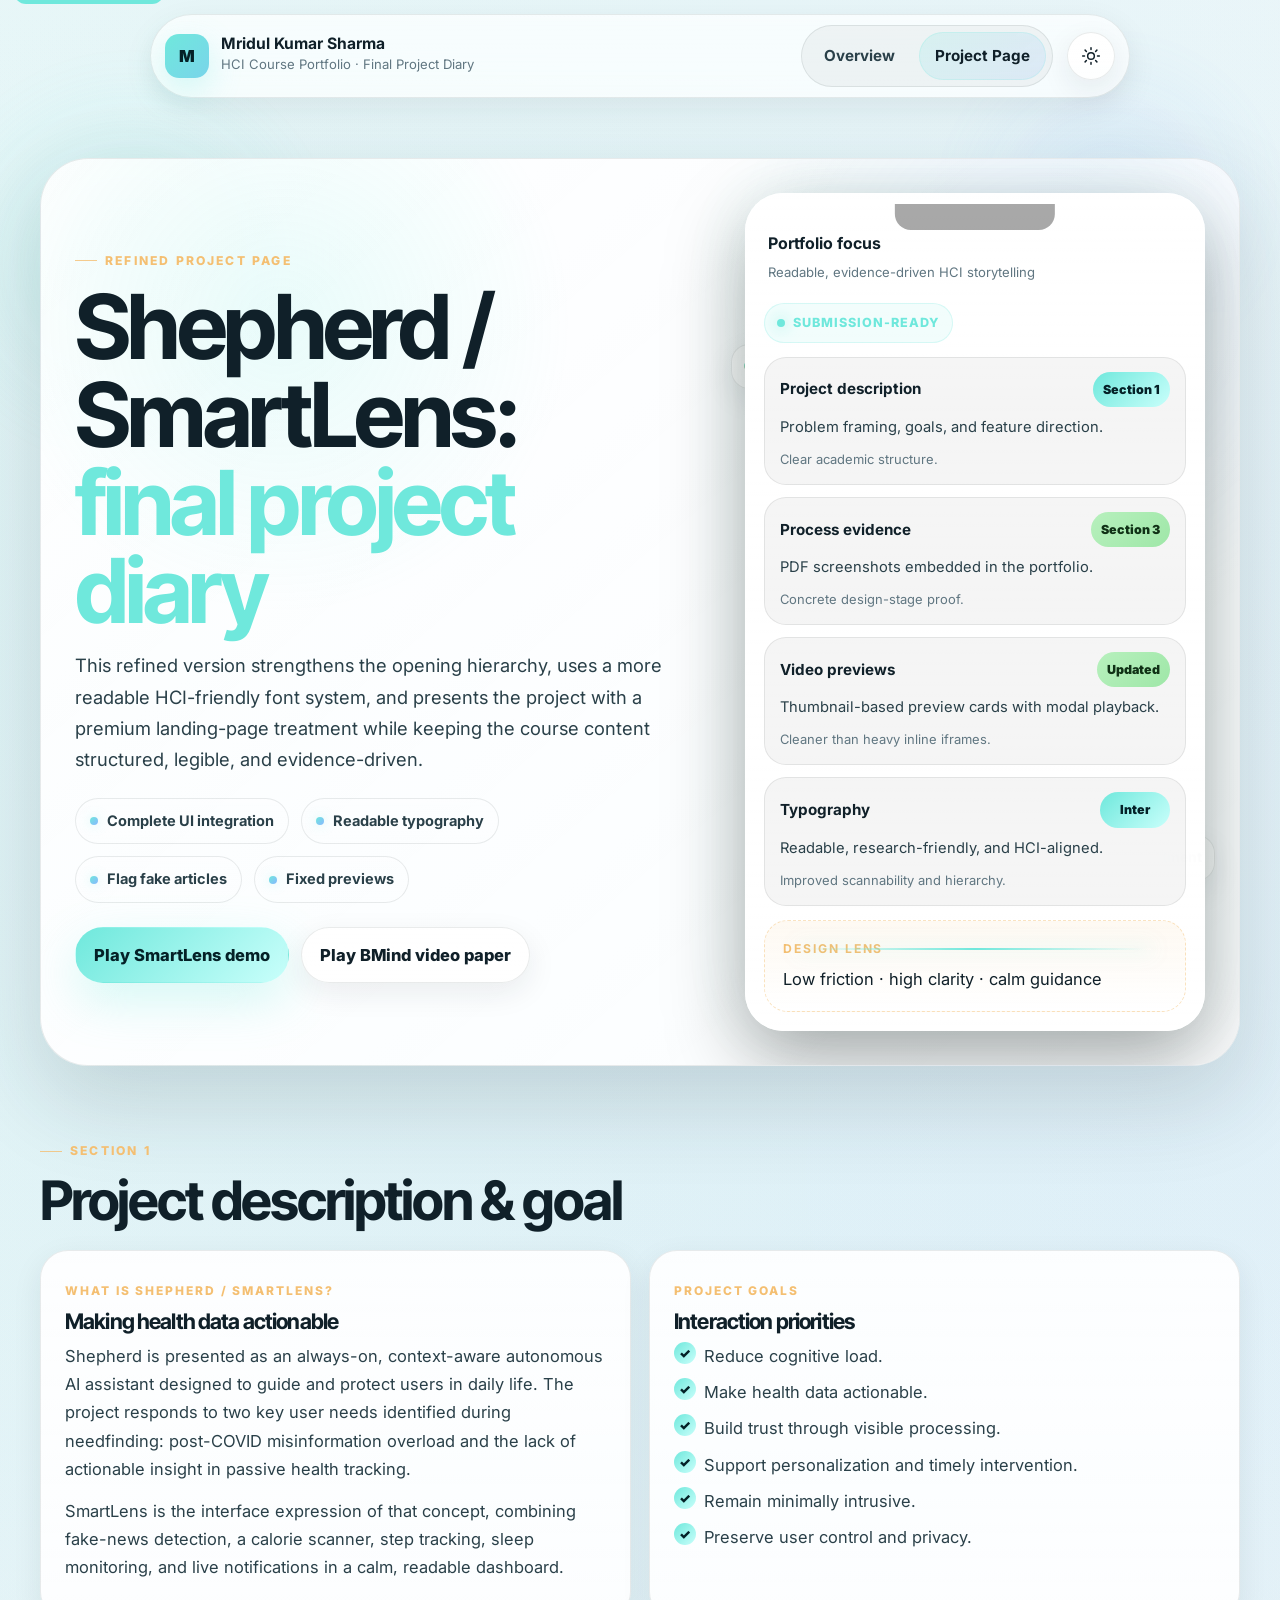
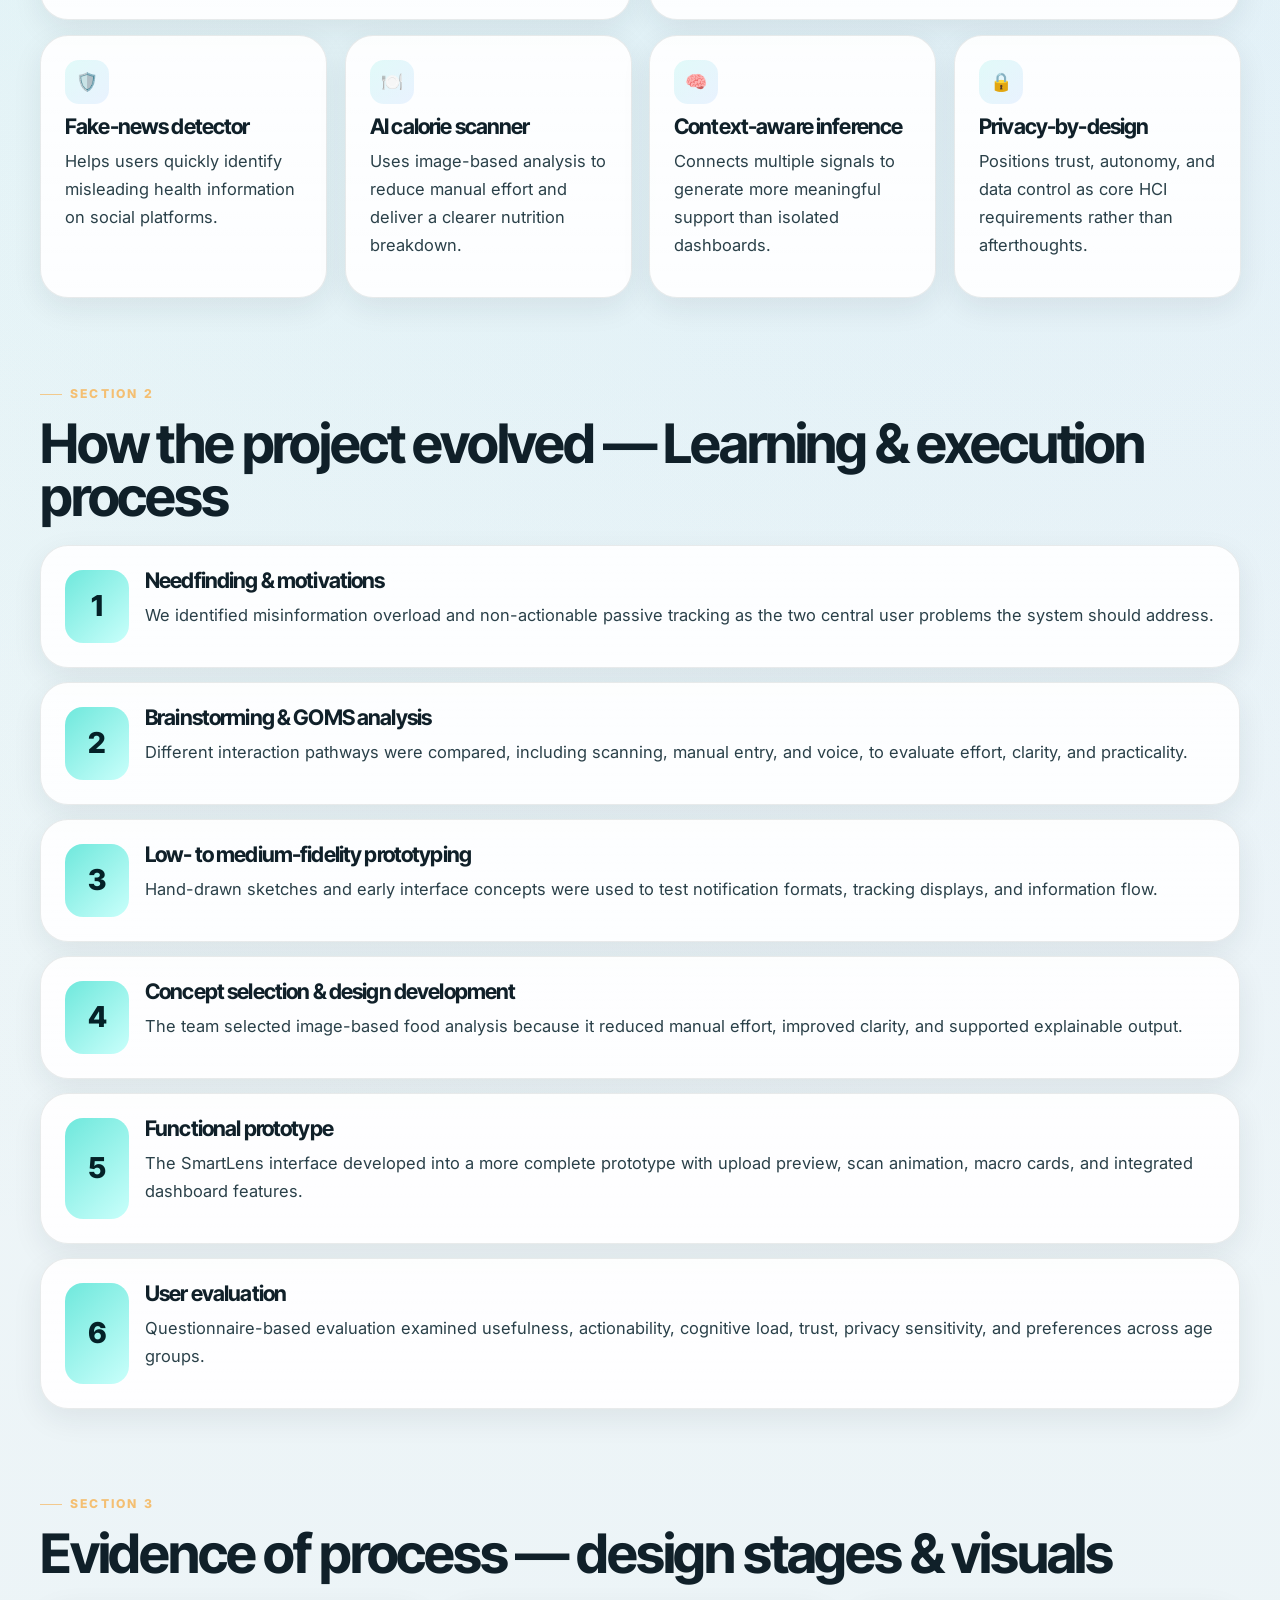
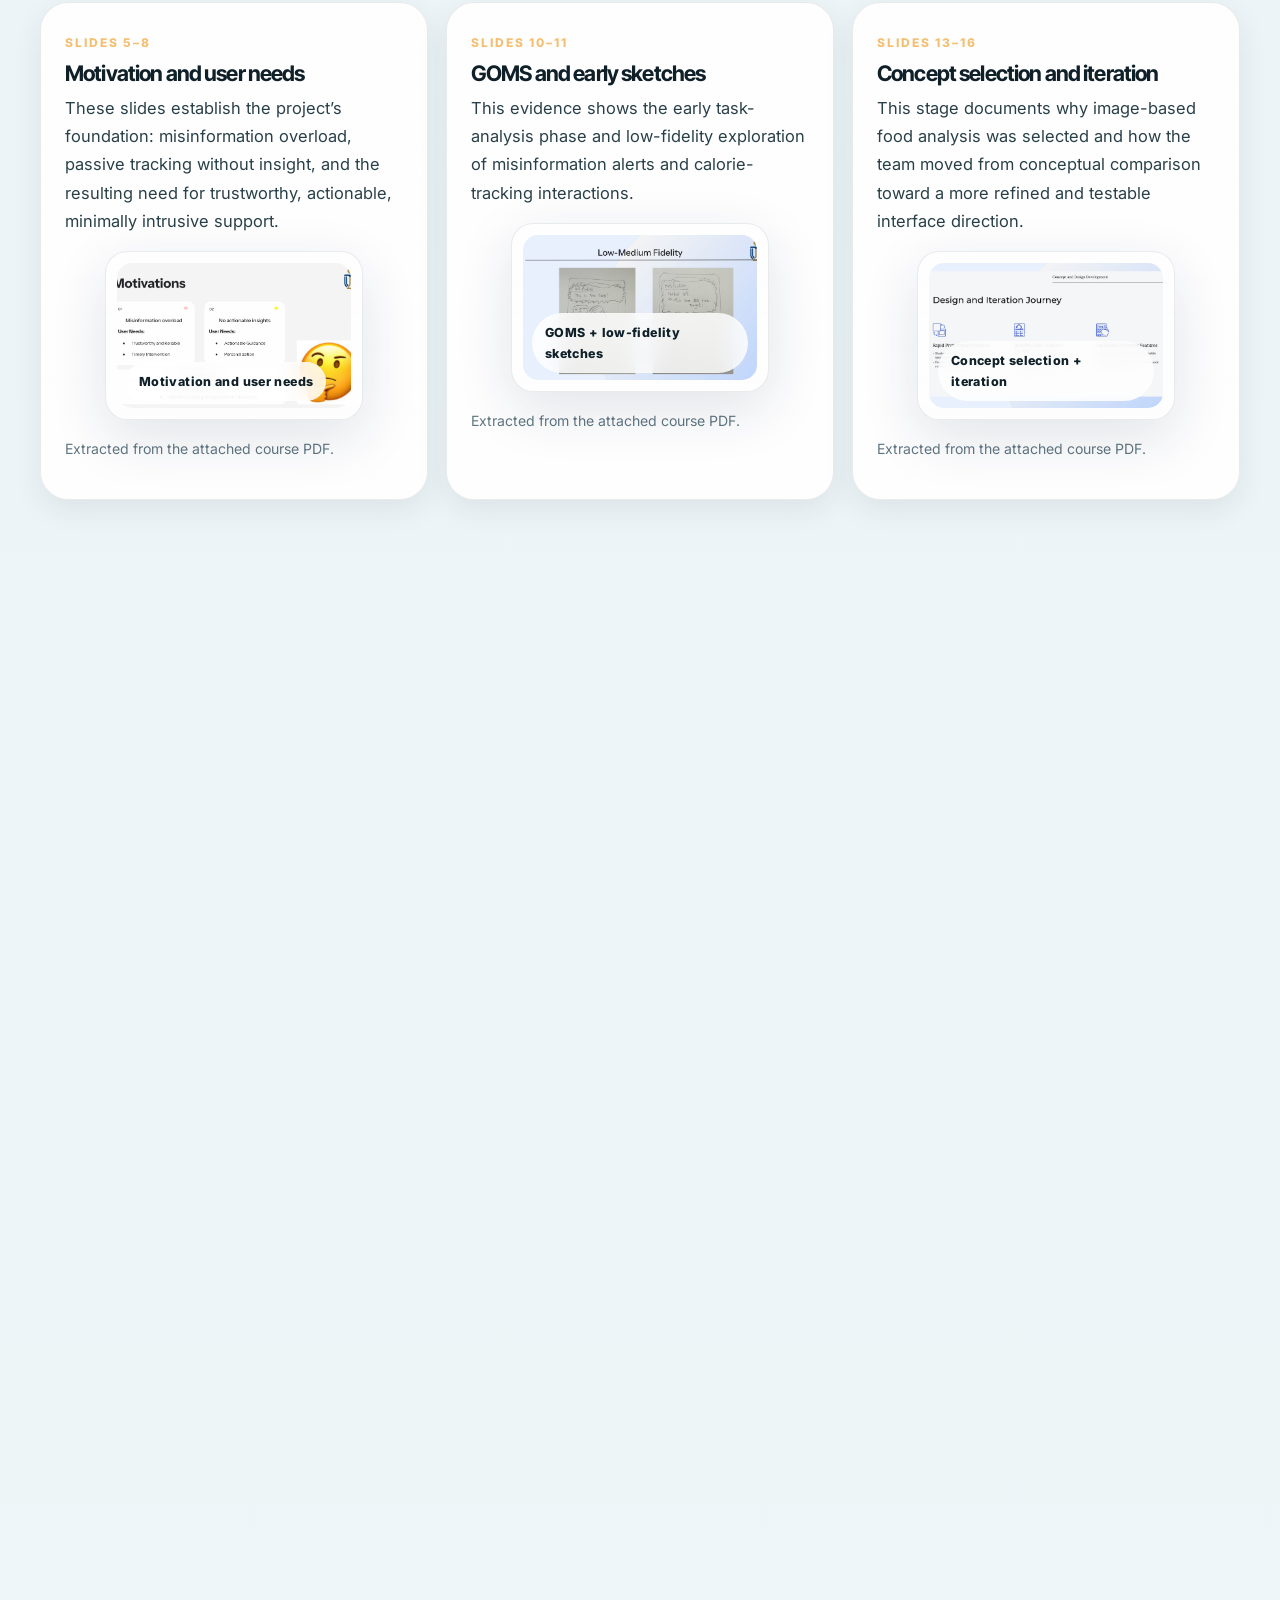
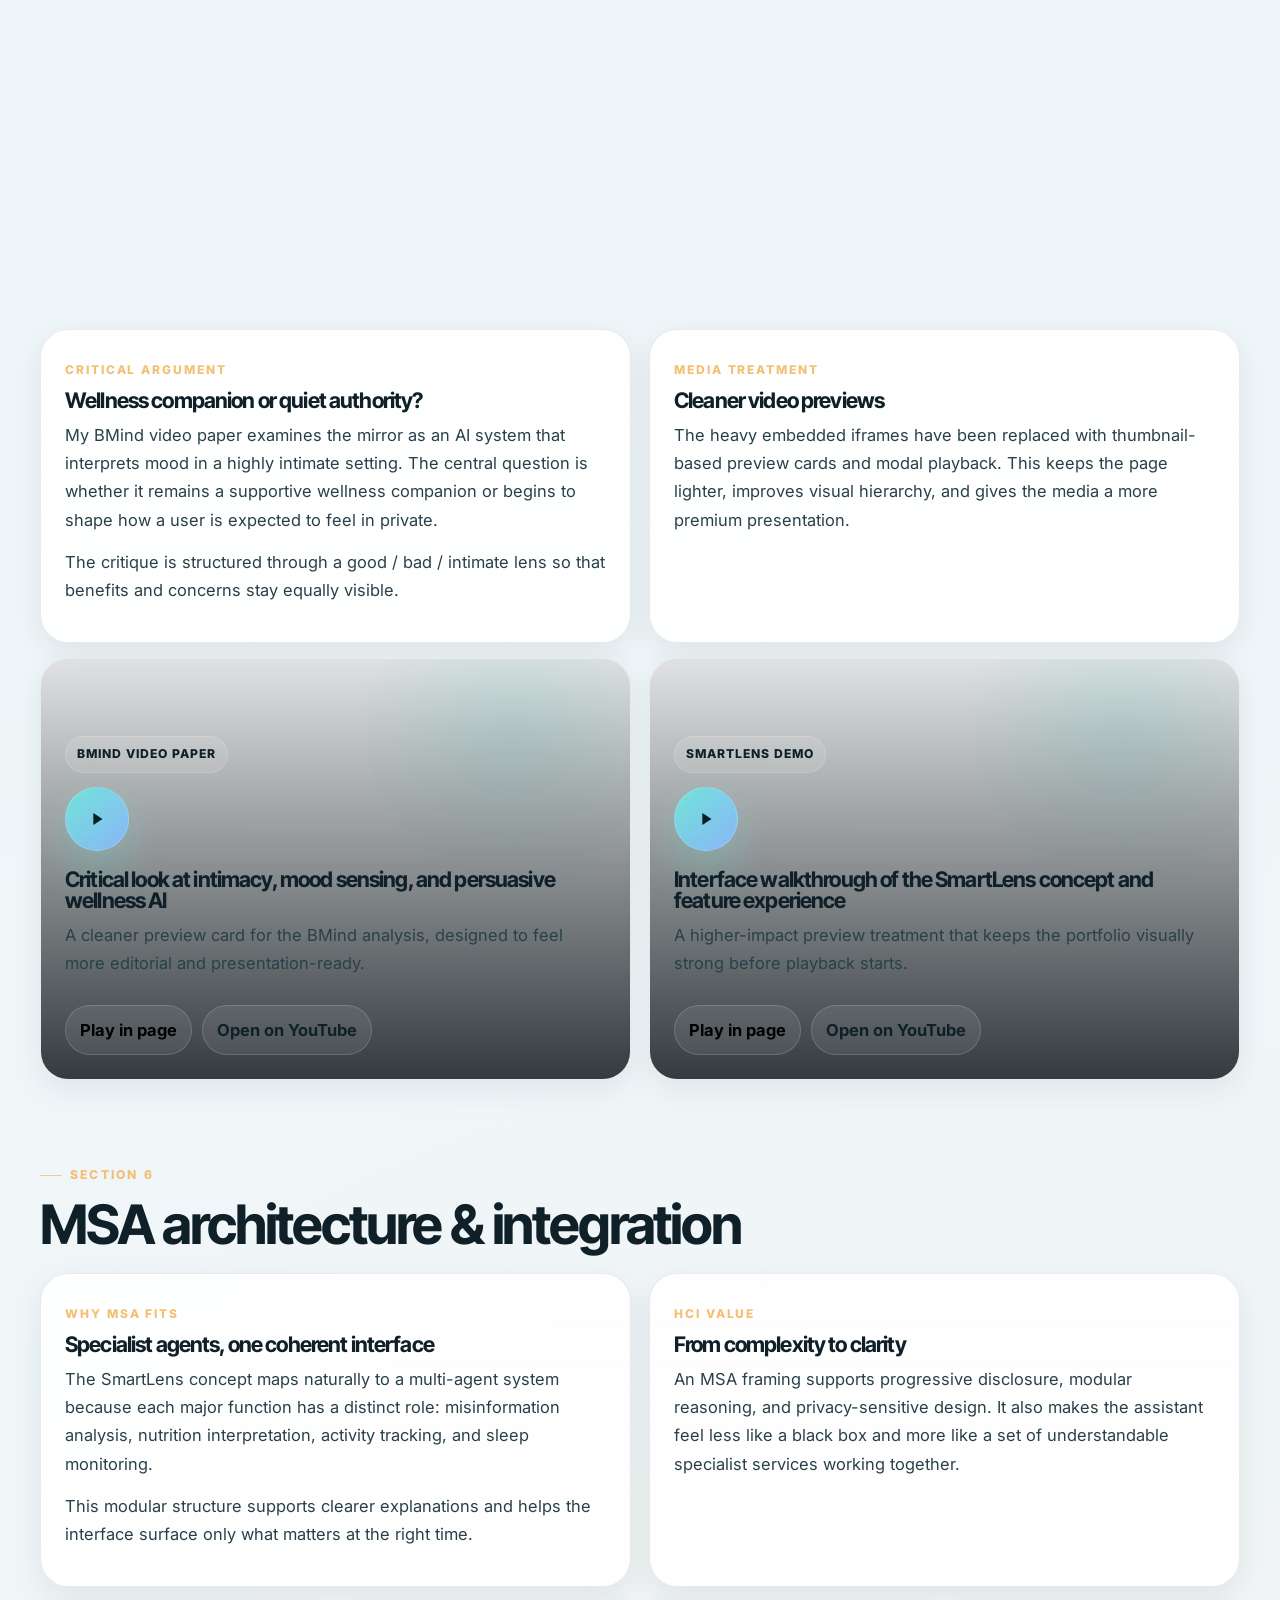
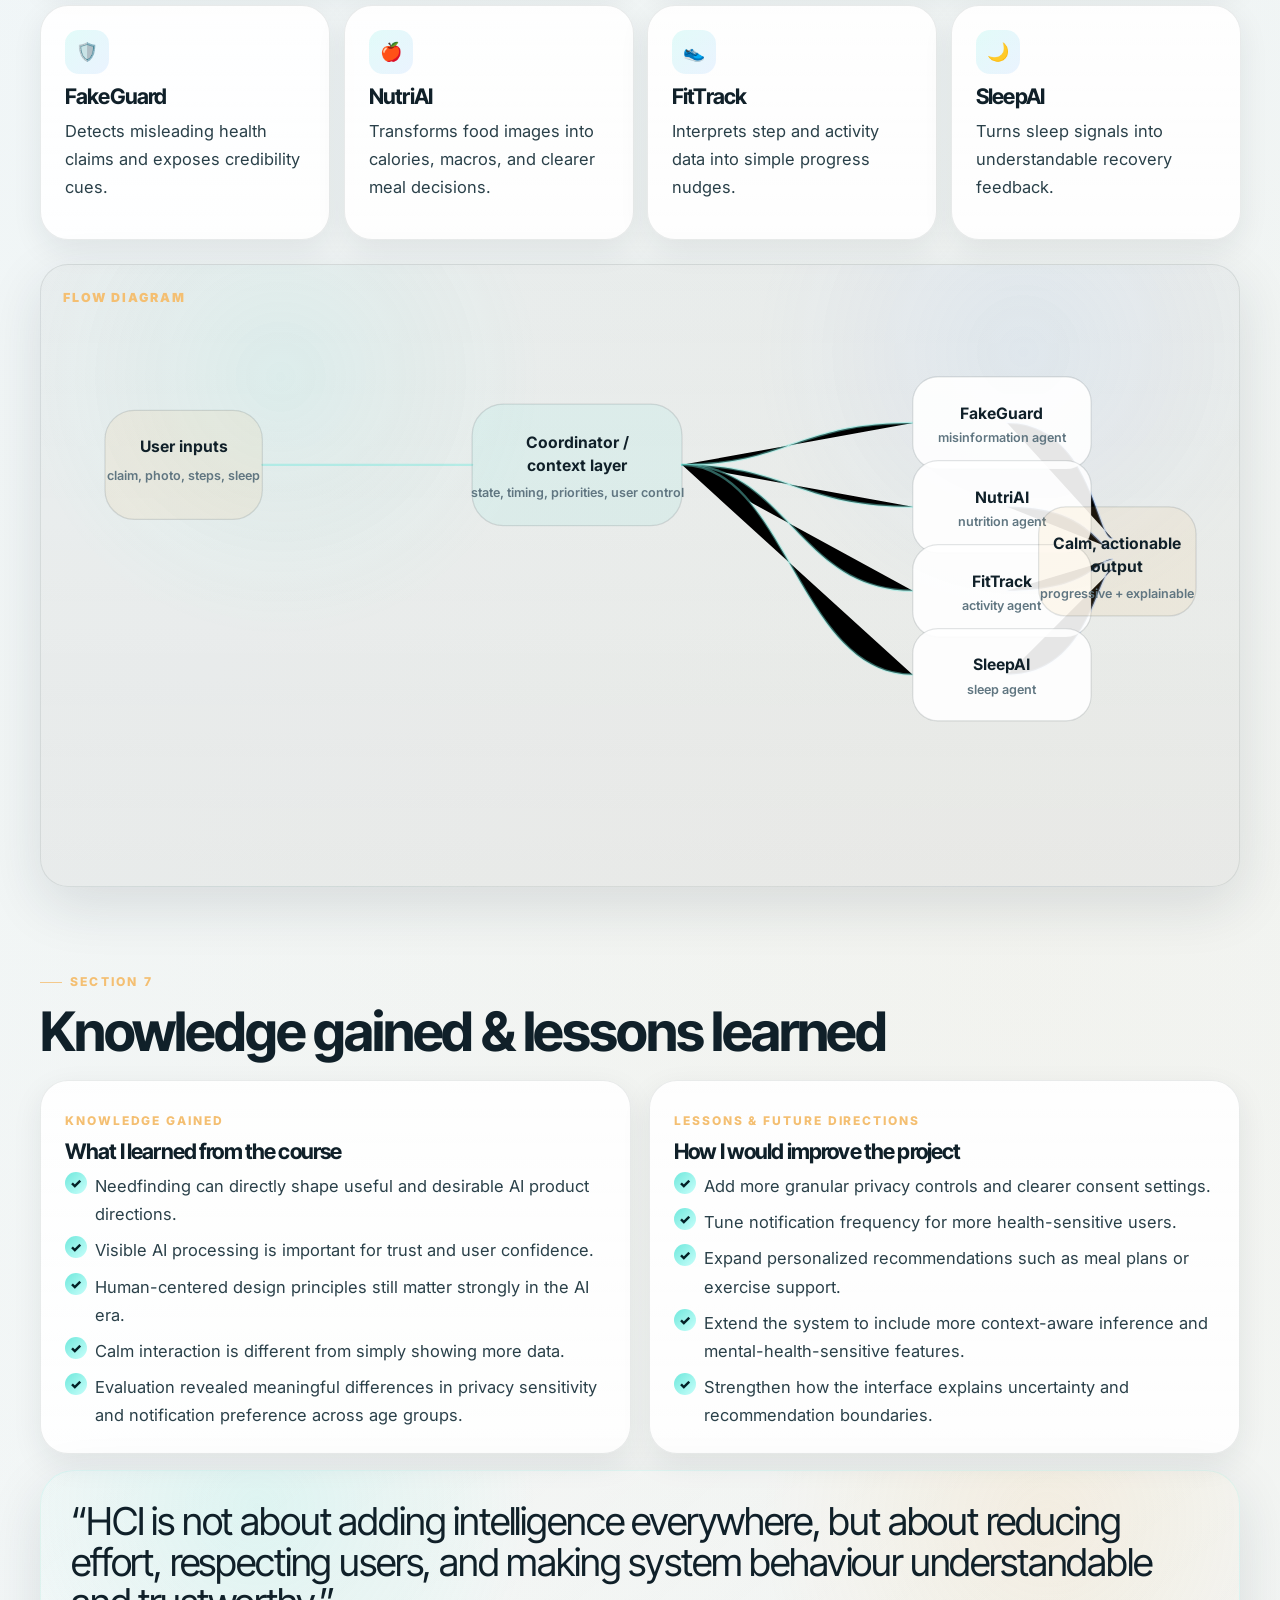
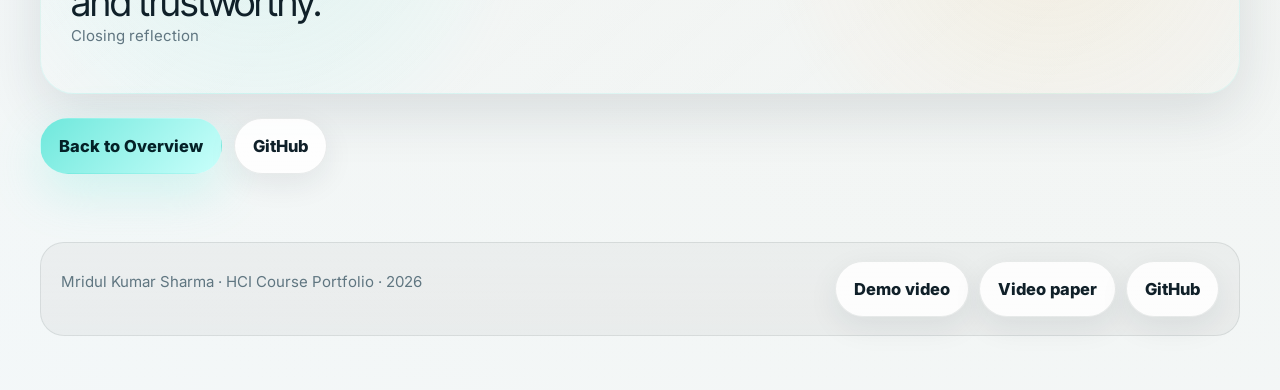
==== commit 72645739: "updated project" ====
--- a/project.html
+++ b/project.html
@@ -46,10 +46,10 @@
               <div class="spacer-16"></div>
               <p class="lead">This refined version strengthens the opening hierarchy, uses a more readable HCI-friendly font system, and presents the project with a premium landing-page treatment while keeping the course content structured, legible, and evidence-driven.</p>
               <div class="hero-meta" aria-label="Highlights">
-                <span class="meta-pill">Formal submission tone</span>
+                <span class="meta-pill">Complete UI integration</span>
                 <span class="meta-pill">Readable typography</span>
-                <span class="meta-pill">PDF evidence included</span>
-                <span class="meta-pill">Fixed video previews</span>
+                <span class="meta-pill">Flag fake articles</span>
+                <span class="meta-pill">Fixed previews</span>
               </div>
               <div class="btn-row">
                 <button class="btn btn-primary" type="button" data-video-open="GWiHdHpN7lo" data-video-title="SmartLens demo">Play SmartLens demo</button>
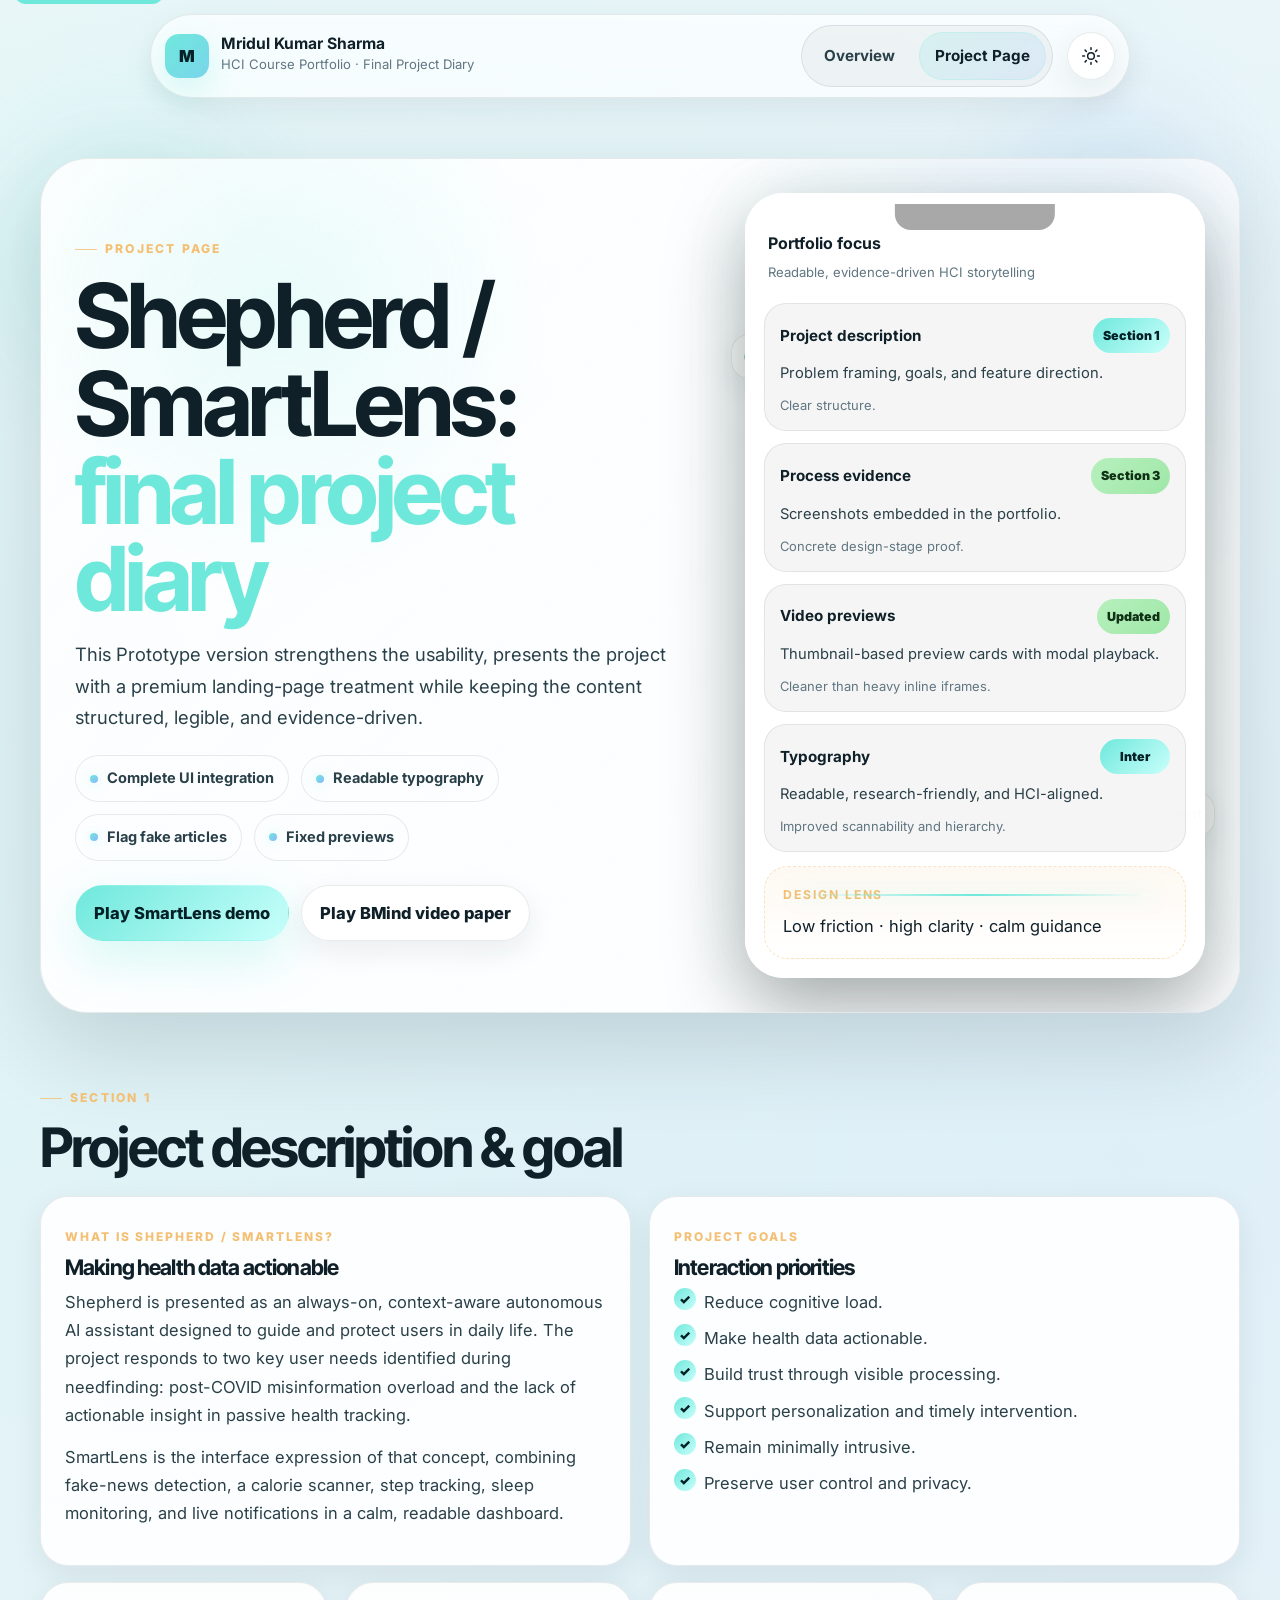
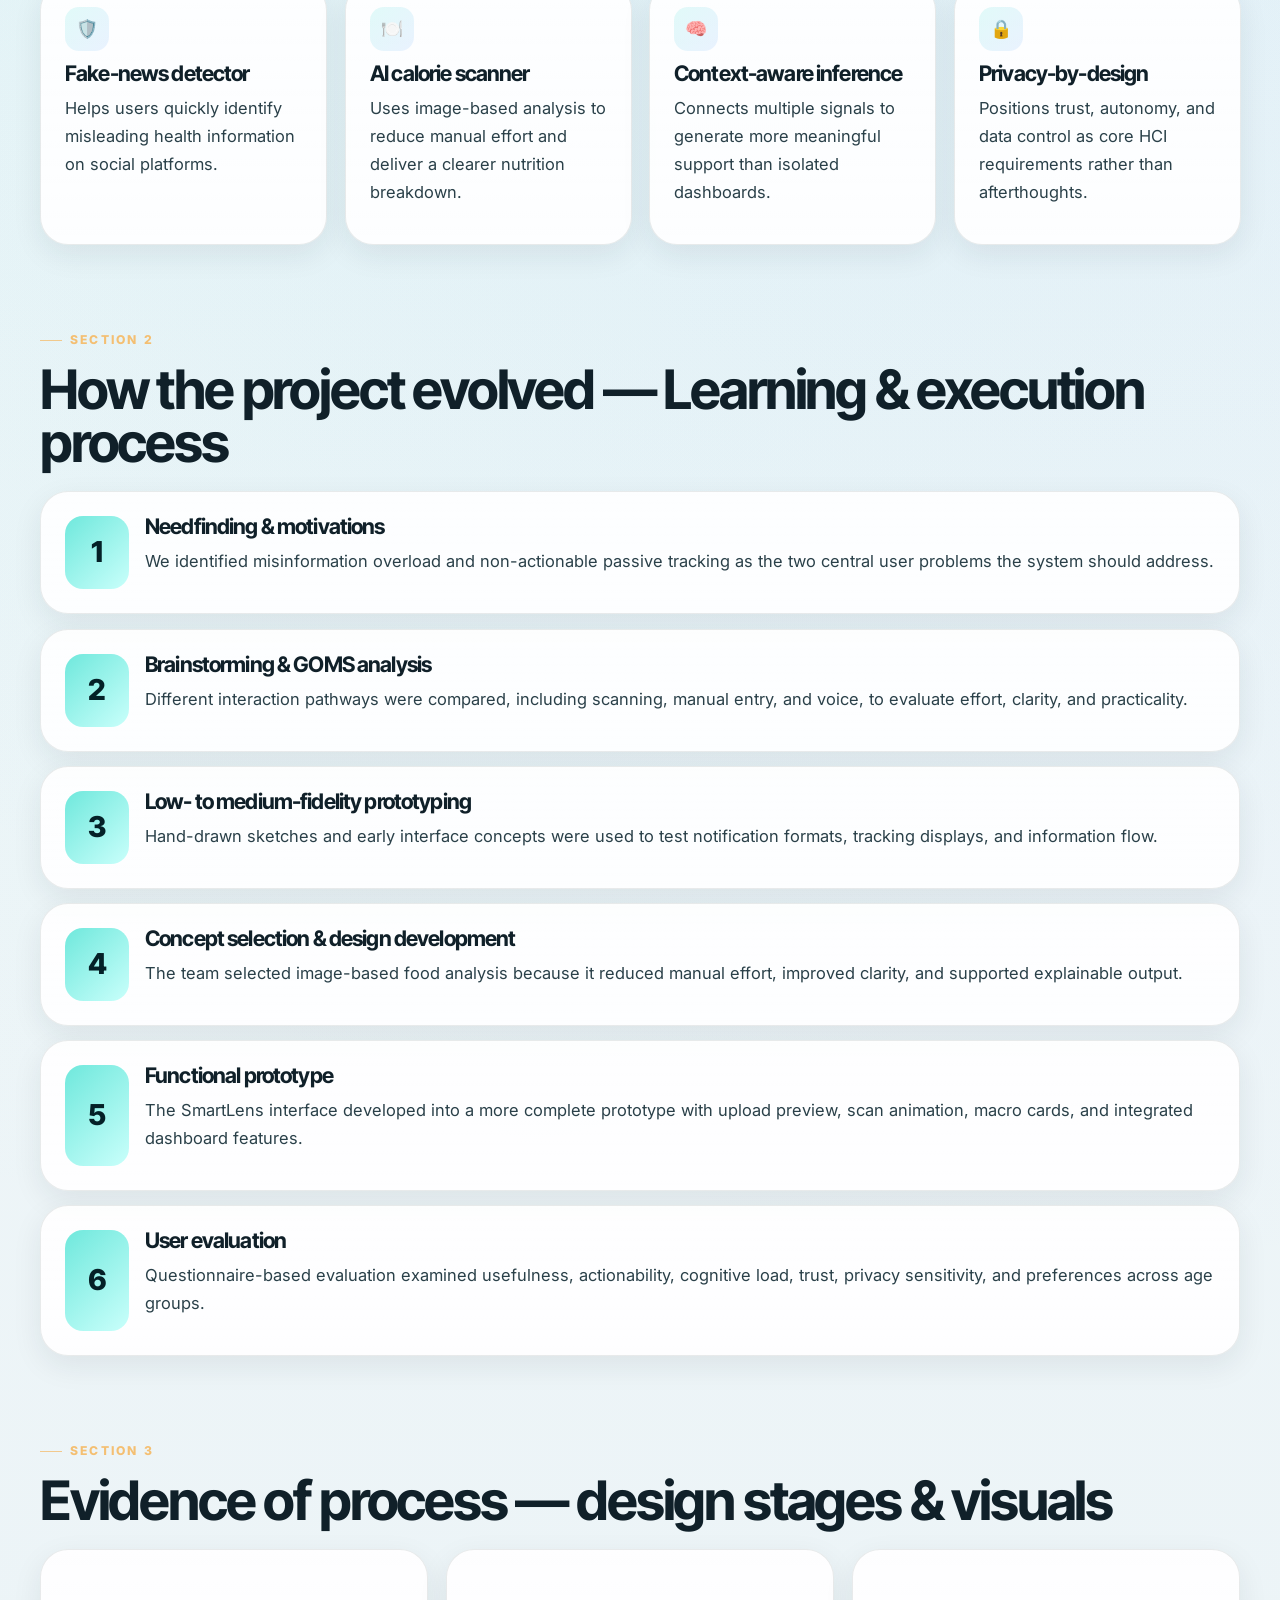
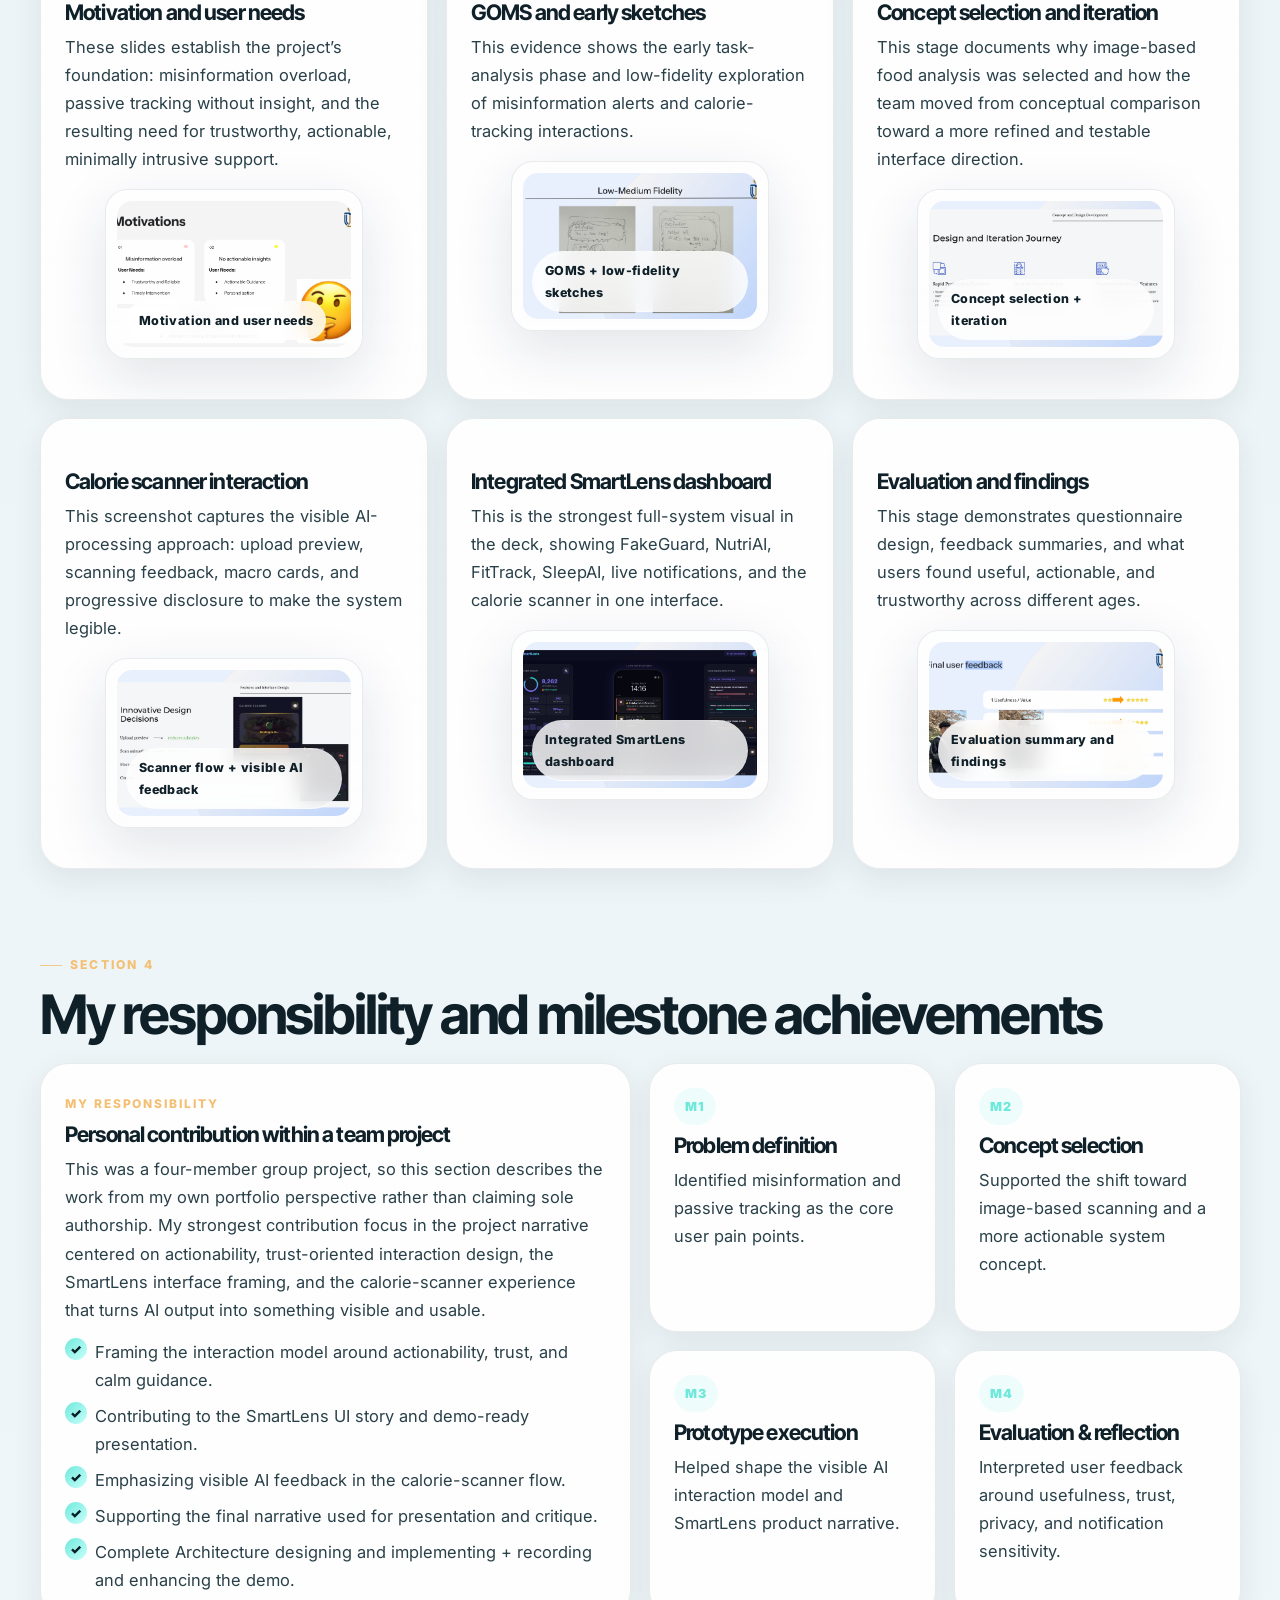
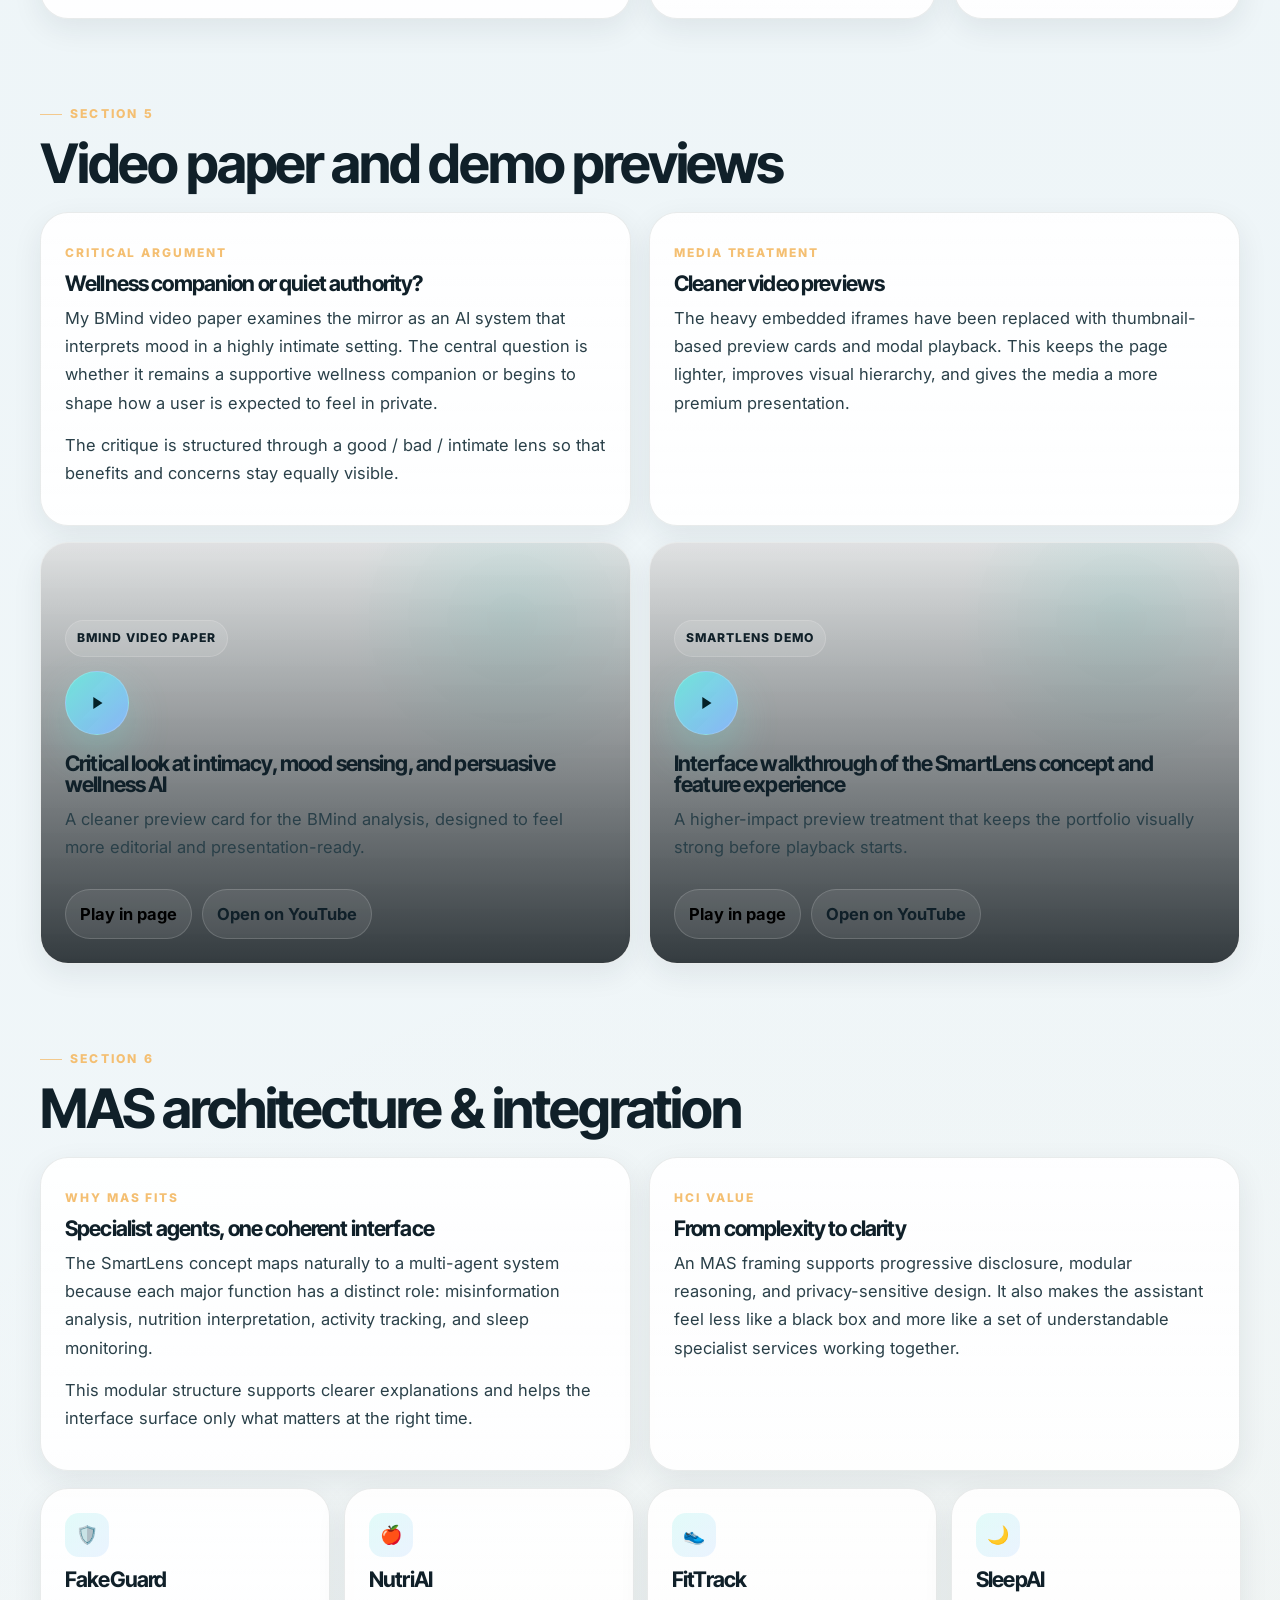
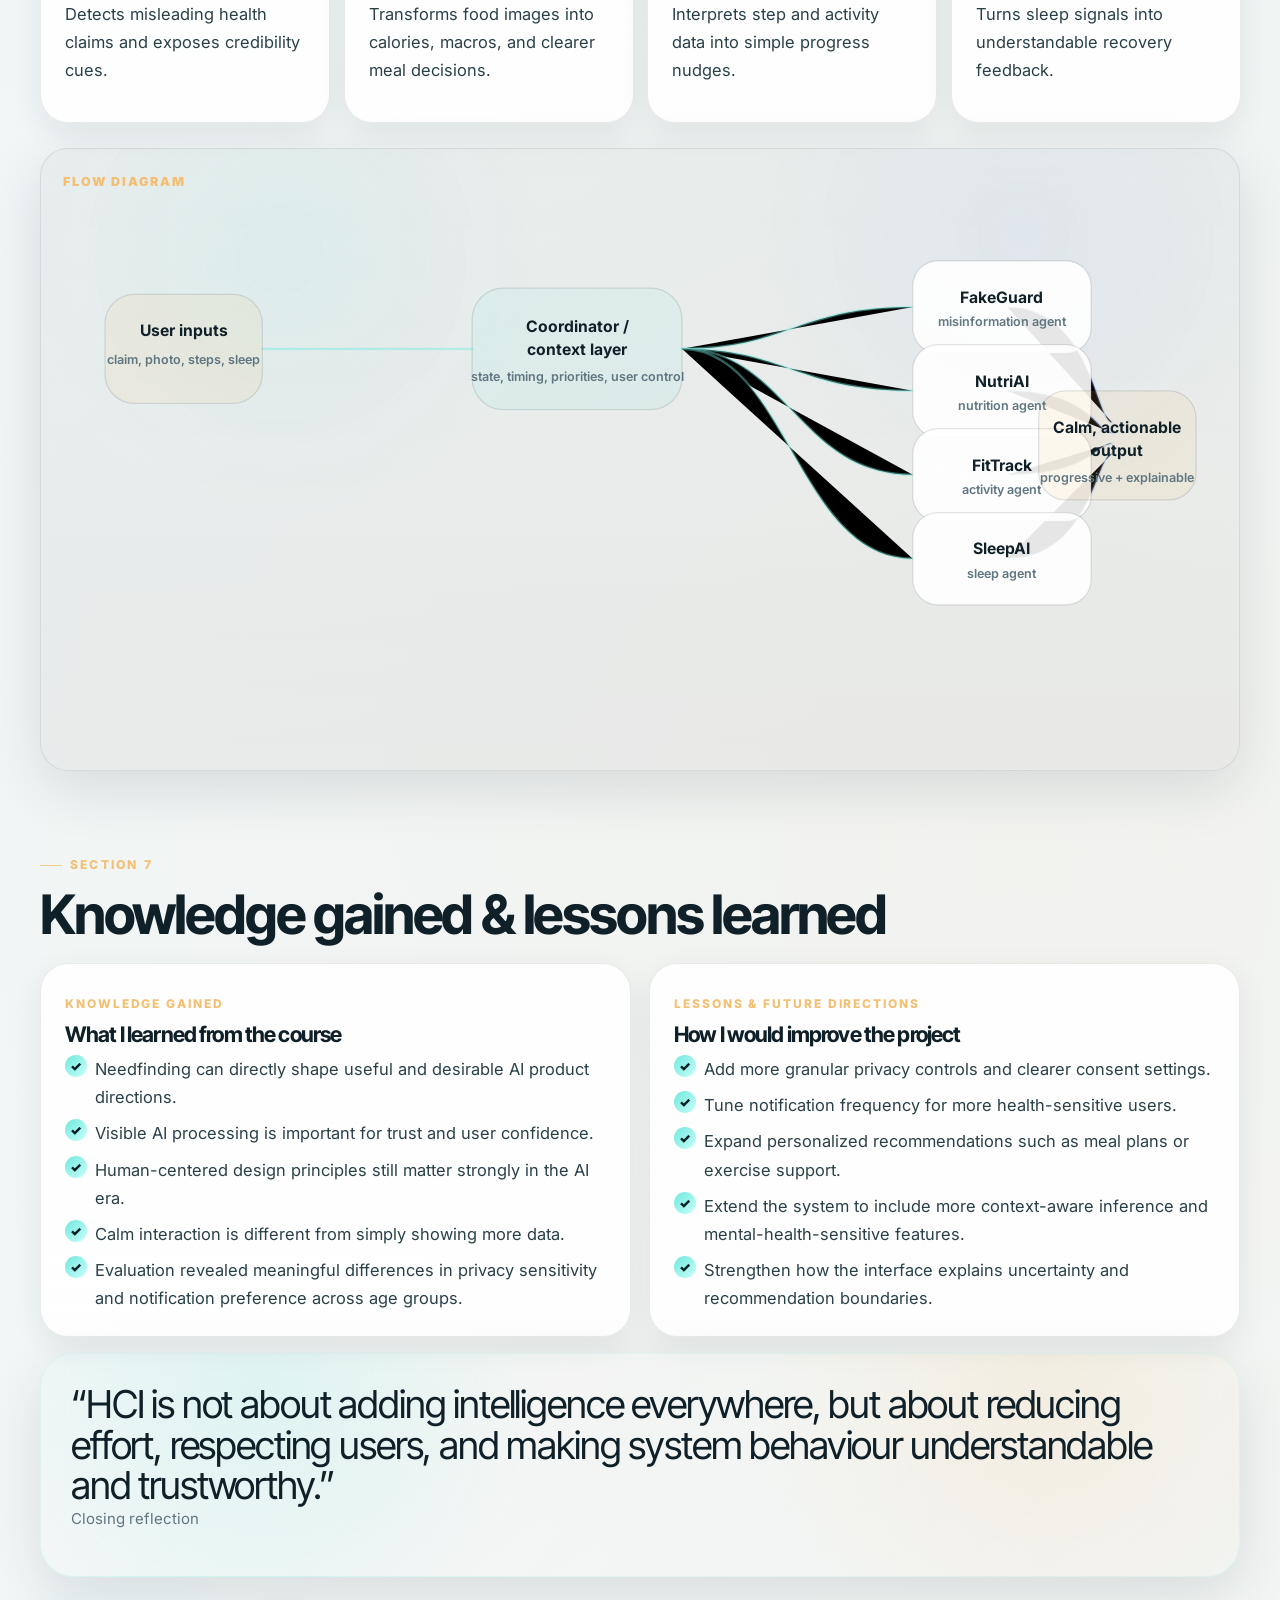
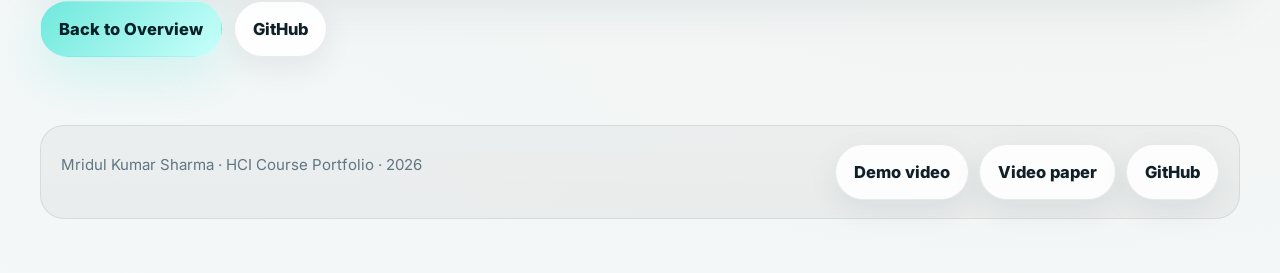
==== commit e656c7a4: "updated files" ====
--- a/project.html
+++ b/project.html
@@ -4,7 +4,7 @@
   <meta charset="UTF-8" />
   <meta name="viewport" content="width=device-width, initial-scale=1.0" />
   <title>Shepherd / SmartLens — Final Project Diary</title>
-  <meta name="description" content="Final HCI project diary for Shepherd / SmartLens, including refined visual hierarchy, extracted PDF evidence, upgraded video previews, MSA integration, and reflection." />
+  <meta name="description" content="Final HCI project diary for Shepherd / SmartLens, including refined visual hierarchy, extracted PDF evidence, upgraded video previews, MAS integration, and reflection." />
   <link rel="stylesheet" href="styles.css" />
 </head>
 <body>
@@ -41,10 +41,10 @@
         <div class="award-panel reveal">
           <div class="hero-grid">
             <div class="hero-copy">
-              <div class="eyebrow">Refined Project Page</div>
+              <div class="eyebrow">Project Page</div>
               <h1>Shepherd / SmartLens: <span class="accent">final project diary</span></h1>
               <div class="spacer-16"></div>
-              <p class="lead">This refined version strengthens the opening hierarchy, uses a more readable HCI-friendly font system, and presents the project with a premium landing-page treatment while keeping the course content structured, legible, and evidence-driven.</p>
+              <p class="lead">This Prototype version strengthens the usability, presents the project with a premium landing-page treatment while keeping the content structured, legible, and evidence-driven.</p>
               <div class="hero-meta" aria-label="Highlights">
                 <span class="meta-pill">Complete UI integration</span>
                 <span class="meta-pill">Readable typography</span>
@@ -68,8 +68,8 @@
                   </div>
                   <div class="live-ribbon">Submission-ready</div>
                   <div class="device-stack">
-                    <article class="notify"><div class="notify-top"><strong>Project description</strong><span class="pill pill-teal">Section 1</span></div><p>Problem framing, goals, and feature direction.</p><div class="notify-meta">Clear academic structure.</div></article>
-                    <article class="notify"><div class="notify-top"><strong>Process evidence</strong><span class="pill pill-good">Section 3</span></div><p>PDF screenshots embedded in the portfolio.</p><div class="notify-meta">Concrete design-stage proof.</div></article>
+                    <article class="notify"><div class="notify-top"><strong>Project description</strong><span class="pill pill-teal">Section 1</span></div><p>Problem framing, goals, and feature direction.</p><div class="notify-meta">Clear structure.</div></article>
+                    <article class="notify"><div class="notify-top"><strong>Process evidence</strong><span class="pill pill-good">Section 3</span></div><p>Screenshots embedded in the portfolio.</p><div class="notify-meta">Concrete design-stage proof.</div></article>
                     <article class="notify"><div class="notify-top"><strong>Video previews</strong><span class="pill pill-good">Updated</span></div><p>Thumbnail-based preview cards with modal playback.</p><div class="notify-meta">Cleaner than heavy inline iframes.</div></article>
                     <article class="notify"><div class="notify-top"><strong>Typography</strong><span class="pill pill-teal">Inter</span></div><p>Readable, research-friendly, and HCI-aligned.</p><div class="notify-meta">Improved scannability and hierarchy.</div></article>
                   </div>
@@ -117,12 +117,12 @@
       <div class="container">
         <div class="section-head reveal"><div class="eyebrow">Section 3</div><h2 class="section-title">Evidence of process — design stages &amp; visuals</h2></div>
         <div class="g3">
-          <article class="card reveal"><span class="card-kicker">Slides 5–8</span><h3>Motivation and user needs</h3><p>These slides establish the project’s foundation: misinformation overload, passive tracking without insight, and the resulting need for trustworthy, actionable, minimally intrusive support.</p><figure class="evidence-shot"><img src="evidence-01-motivation.png" alt="Motivation and user-needs slide extracted from the Shepherd project PDF."><figcaption>Motivation and user needs</figcaption></figure><p class="evidence-note">Extracted from the attached course PDF.</p></article>
-          <article class="card reveal"><span class="card-kicker">Slides 10–11</span><h3>GOMS and early sketches</h3><p>This evidence shows the early task-analysis phase and low-fidelity exploration of misinformation alerts and calorie-tracking interactions.</p><figure class="evidence-shot"><img src="evidence-02-sketches.png" alt="GOMS and early hand-drawn sketch slides extracted from the Shepherd project PDF."><figcaption>GOMS + low-fidelity sketches</figcaption></figure><p class="evidence-note">Extracted from the attached course PDF.</p></article>
-          <article class="card reveal"><span class="card-kicker">Slides 13–16</span><h3>Concept selection and iteration</h3><p>This stage documents why image-based food analysis was selected and how the team moved from conceptual comparison toward a more refined and testable interface direction.</p><figure class="evidence-shot"><img src="evidence-03-iteration.png" alt="Design iteration and concept-development slide extracted from the Shepherd project PDF."><figcaption>Concept selection + iteration</figcaption></figure><p class="evidence-note">Extracted from the attached course PDF.</p></article>
-          <article class="card reveal"><span class="card-kicker">Slides 17–19</span><h3>Calorie scanner interaction</h3><p>This screenshot captures the visible AI-processing approach: upload preview, scanning feedback, macro cards, and progressive disclosure to make the system legible.</p><figure class="evidence-shot"><img src="evidence-04-scanner.png" alt="Calorie scanner interface slide extracted from the Shepherd project PDF."><figcaption>Scanner flow + visible AI feedback</figcaption></figure><p class="evidence-note">Extracted from the attached course PDF.</p></article>
-          <article class="card reveal"><span class="card-kicker">Slide 20</span><h3>Integrated SmartLens dashboard</h3><p>This is the strongest full-system visual in the deck, showing FakeGuard, NutriAI, FitTrack, SleepAI, live notifications, and the calorie scanner in one interface.</p><figure class="evidence-shot"><img src="evidence-05-dashboard.png" alt="Integrated SmartLens dashboard slide extracted from the Shepherd project PDF."><figcaption>Integrated SmartLens dashboard</figcaption></figure><p class="evidence-note">Extracted from the attached course PDF.</p></article>
-          <article class="card reveal"><span class="card-kicker">Slides 34–38</span><h3>Evaluation and findings</h3><p>This stage demonstrates questionnaire design, feedback summaries, and what users found useful, actionable, and trustworthy across different ages.</p><figure class="evidence-shot"><img src="evidence-06-evaluation.png" alt="Evaluation summary slide extracted from the Shepherd project PDF."><figcaption>Evaluation summary and findings</figcaption></figure><p class="evidence-note">Extracted from the attached course PDF.</p></article>
+          <article class="card reveal"><span class="card-kicker"></span><h3>Motivation and user needs</h3><p>These slides establish the project’s foundation: misinformation overload, passive tracking without insight, and the resulting need for trustworthy, actionable, minimally intrusive support.</p><figure class="evidence-shot"><img src="evidence-01-motivation.png" alt="Motivation and user-needs slide extracted from the Shepherd project PDF."><figcaption>Motivation and user needs</figcaption></figure><p class="evidence-note"></p></article>
+          <article class="card reveal"><span class="card-kicker"></span><h3>GOMS and early sketches</h3><p>This evidence shows the early task-analysis phase and low-fidelity exploration of misinformation alerts and calorie-tracking interactions.</p><figure class="evidence-shot"><img src="evidence-02-sketches.png" alt="GOMS and early hand-drawn sketch slides extracted from the Shepherd project PDF."><figcaption>GOMS + low-fidelity sketches</figcaption></figure><p class="evidence-note"></p></article>
+          <article class="card reveal"><span class="card-kicker"></span><h3>Concept selection and iteration</h3><p>This stage documents why image-based food analysis was selected and how the team moved from conceptual comparison toward a more refined and testable interface direction.</p><figure class="evidence-shot"><img src="evidence-03-iteration.png" alt="Design iteration and concept-development slide extracted from the Shepherd project PDF."><figcaption>Concept selection + iteration</figcaption></figure><p class="evidence-note"></p></article>
+          <article class="card reveal"><span class="card-kicker"></span><h3>Calorie scanner interaction</h3><p>This screenshot captures the visible AI-processing approach: upload preview, scanning feedback, macro cards, and progressive disclosure to make the system legible.</p><figure class="evidence-shot"><img src="evidence-04-scanner.png" alt="Calorie scanner interface slide extracted from the Shepherd project PDF."><figcaption>Scanner flow + visible AI feedback</figcaption></figure><p class="evidence-note"></p></article>
+          <article class="card reveal"><span class="card-kicker"></span><h3>Integrated SmartLens dashboard</h3><p>This is the strongest full-system visual in the deck, showing FakeGuard, NutriAI, FitTrack, SleepAI, live notifications, and the calorie scanner in one interface.</p><figure class="evidence-shot"><img src="evidence-05-dashboard.png" alt="Integrated SmartLens dashboard slide extracted from the Shepherd project PDF."><figcaption>Integrated SmartLens dashboard</figcaption></figure><p class="evidence-note"></p></article>
+          <article class="card reveal"><span class="card-kicker"></span><h3>Evaluation and findings</h3><p>This stage demonstrates questionnaire design, feedback summaries, and what users found useful, actionable, and trustworthy across different ages.</p><figure class="evidence-shot"><img src="evidence-06-evaluation.png" alt="Evaluation summary slide extracted from the Shepherd project PDF."><figcaption>Evaluation summary and findings</figcaption></figure><p class="evidence-note"></p></article>
         </div>
       </div>
     </section>
@@ -131,7 +131,7 @@
       <div class="container">
         <div class="section-head reveal"><div class="eyebrow">Section 4</div><h2 class="section-title">My responsibility and milestone achievements</h2></div>
         <div class="g2">
-          <article class="card reveal"><span class="card-kicker">My responsibility</span><h3>Personal contribution within a team project</h3><p>This was a four-member group project, so this section describes the work from my own portfolio perspective rather than claiming sole authorship. My strongest contribution focus in the project narrative centered on actionability, trust-oriented interaction design, the SmartLens interface framing, and the calorie-scanner experience that turns AI output into something visible and usable.</p><ul class="checklist"><li>Framing the interaction model around actionability, trust, and calm guidance.</li><li>Contributing to the SmartLens UI story and demo-ready presentation.</li><li>Emphasizing visible AI feedback in the calorie-scanner flow.</li><li>Supporting the final narrative used for presentation and critique.</li></ul></article>
+          <article class="card reveal"><span class="card-kicker">My responsibility</span><h3>Personal contribution within a team project</h3><p>This was a four-member group project, so this section describes the work from my own portfolio perspective rather than claiming sole authorship. My strongest contribution focus in the project narrative centered on actionability, trust-oriented interaction design, the SmartLens interface framing, and the calorie-scanner experience that turns AI output into something visible and usable.</p><ul class="checklist"><li>Framing the interaction model around actionability, trust, and calm guidance.</li><li>Contributing to the SmartLens UI story and demo-ready presentation.</li><li>Emphasizing visible AI feedback in the calorie-scanner flow.</li><li>Supporting the final narrative used for presentation and critique.</li><li>Complete Architecture designing and implementing + recording and enhancing the demo.</li></ul></article>
           <div class="g2">
             <article class="card reveal"><span class="milestone-tag">M1</span><h3>Problem definition</h3><p>Identified misinformation and passive tracking as the core user pain points.</p></article>
             <article class="card reveal"><span class="milestone-tag">M2</span><h3>Concept selection</h3><p>Supported the shift toward image-based scanning and a more actionable system concept.</p></article>
@@ -185,10 +185,10 @@
 
     <section id="msa">
       <div class="container">
-        <div class="section-head reveal"><div class="eyebrow">Section 6</div><h2 class="section-title">MSA architecture &amp; integration</h2></div>
-        <div class="g2">
-          <article class="card reveal"><span class="card-kicker">Why MSA fits</span><h3>Specialist agents, one coherent interface</h3><p>The SmartLens concept maps naturally to a multi-agent system because each major function has a distinct role: misinformation analysis, nutrition interpretation, activity tracking, and sleep monitoring.</p><p>This modular structure supports clearer explanations and helps the interface surface only what matters at the right time.</p></article>
-          <article class="card reveal"><span class="card-kicker">HCI value</span><h3>From complexity to clarity</h3><p>An MSA framing supports progressive disclosure, modular reasoning, and privacy-sensitive design. It also makes the assistant feel less like a black box and more like a set of understandable specialist services working together.</p></article>
+        <div class="section-head reveal"><div class="eyebrow">Section 6</div><h2 class="section-title">MAS architecture &amp; integration</h2></div>
+        <div class="g2">
+          <article class="card reveal"><span class="card-kicker">Why MAS fits</span><h3>Specialist agents, one coherent interface</h3><p>The SmartLens concept maps naturally to a multi-agent system because each major function has a distinct role: misinformation analysis, nutrition interpretation, activity tracking, and sleep monitoring.</p><p>This modular structure supports clearer explanations and helps the interface surface only what matters at the right time.</p></article>
+          <article class="card reveal"><span class="card-kicker">HCI value</span><h3>From complexity to clarity</h3><p>An MAS framing supports progressive disclosure, modular reasoning, and privacy-sensitive design. It also makes the assistant feel less like a black box and more like a set of understandable specialist services working together.</p></article>
         </div>
         <div class="agent-row">
           <article class="agent-chip reveal"><div class="agent-icon" aria-hidden="true">🛡️</div><h3>FakeGuard</h3><p>Detects misleading health claims and exposes credibility cues.</p></article>
--- a/styles.css
+++ b/styles.css
@@ -364,7 +364,7 @@
 .signal { display: inline-flex; gap: 7px; }
 .signal span { width: 8px; height: 8px; border-radius: 50%; background: rgba(255,255,255,0.24); }
 .live-ribbon {
-  display: inline-flex;
+  display: none;
   align-items: center;
   gap: 8px;
   margin-bottom: 14px;
